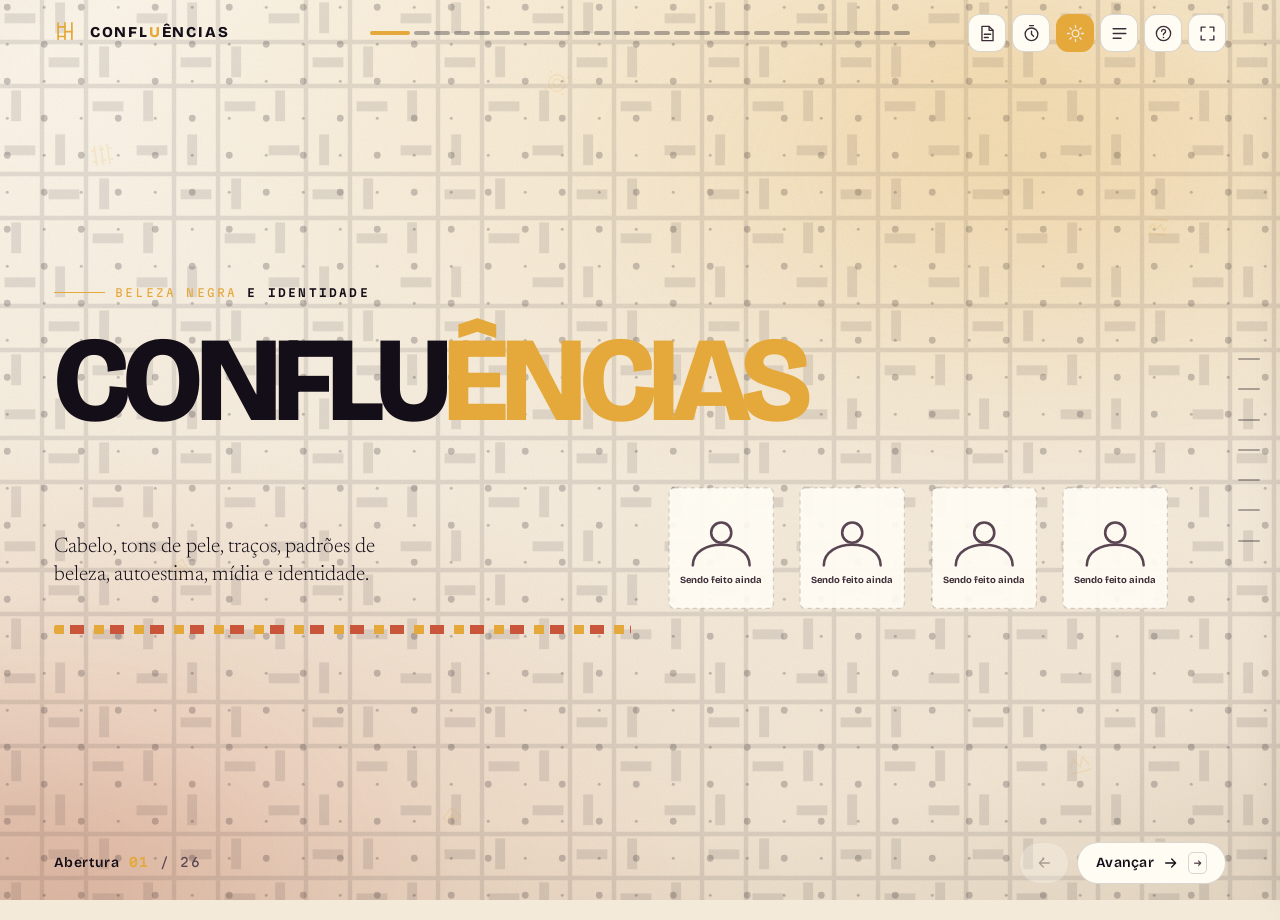
==== index.html @ a2e1991b "Add files via upload" ====
<!DOCTYPE html>
<html lang="pt-BR" data-theme="dark" data-chapter="capa" data-cloth="kente">
<head>
<meta charset="utf-8">
<meta name="viewport" content="width=device-width, initial-scale=1, viewport-fit=cover">
<title>Confluências</title>
<meta name="description" content="Apresentação sobre cabelo, tons de pele, traços físicos, padrões de beleza, autoestima, mídia, preconceito e identidade.">
<meta name="theme-color" content="#0A0810">
<meta property="og:type" content="website">
<meta property="og:title" content="Confluências — beleza negra e identidade">
<meta property="og:description" content="Cabelo, tons de pele, padrões de beleza, autoestima, mídia e identidade.">
<link rel="preconnect" href="https://fonts.googleapis.com">
<link rel="preconnect" href="https://fonts.gstatic.com" crossorigin>
<link rel="stylesheet" href="assets/css/main.css">
<link rel="stylesheet" href="assets/css/slides.css">
<link rel="icon" href="data:image/svg+xml,%3Csvg xmlns='http://www.w3.org/2000/svg' viewBox='0 0 64 64'%3E%3Crect width='64' height='64' rx='14' fill='%230A0810'/%3E%3Cg fill='none' stroke='%23E5A83A' stroke-width='5' stroke-linecap='round'%3E%3Cpath d='M30 44Q10 44 10 24Q10 8 26 8Q36 8 36 20'/%3E%3Cpath d='M34 44Q54 44 54 24Q54 8 38 8Q28 8 28 20'/%3E%3Cpath d='M23 50h18'/%3E%3C/g%3E%3C/svg%3E">
<noscript><style>
  .slide{position:static!important;opacity:1!important;visibility:visible!important;filter:none!important;transform:none!important;page-break-after:always;min-height:100vh}
  .slides{position:static}.boot,.bg,.top,.bot,.rail,.hint,.ov,.notes,.wipe{display:none!important}
  body{overflow:auto}
</style></noscript>
</head>
<body>

<svg width="0" height="0" style="position:absolute" aria-hidden="true" focusable="false">
  <symbol id="i-sun" viewBox="0 0 24 24" fill="none" stroke="currentColor" stroke-width="1.7" stroke-linecap="round"><circle cx="12" cy="12" r="4.2"/><path d="M12 2v2.4M12 19.6V22M2 12h2.4M19.6 12H22M4.9 4.9l1.7 1.7M17.4 17.4l1.7 1.7M19.1 4.9l-1.7 1.7M6.6 17.4l-1.7 1.7"/></symbol>
  <symbol id="i-moon" viewBox="0 0 24 24" fill="none" stroke="currentColor" stroke-width="1.7" stroke-linecap="round" stroke-linejoin="round"><path d="M20 14.2A8.2 8.2 0 0 1 9.8 4a8.4 8.4 0 1 0 10.2 10.2Z"/></symbol>
  <symbol id="i-list" viewBox="0 0 24 24" fill="none" stroke="currentColor" stroke-width="1.7" stroke-linecap="round"><path d="M4 6h16M4 12h16M4 18h10"/></symbol>
  <symbol id="i-help" viewBox="0 0 24 24" fill="none" stroke="currentColor" stroke-width="1.7" stroke-linecap="round"><circle cx="12" cy="12" r="9"/><path d="M9.6 9.3a2.5 2.5 0 1 1 3.3 2.4c-.7.3-1 .9-1 1.6v.4"/><circle cx="12" cy="17" r="1" fill="currentColor" stroke="none"/></symbol>
  <symbol id="i-note" viewBox="0 0 24 24" fill="none" stroke="currentColor" stroke-width="1.7" stroke-linecap="round" stroke-linejoin="round"><path d="M5 3h9l5 5v13H5z"/><path d="M14 3v5h5M8 13h8M8 17h5"/></symbol>
  <symbol id="i-timer" viewBox="0 0 24 24" fill="none" stroke="currentColor" stroke-width="1.7" stroke-linecap="round"><circle cx="12" cy="13" r="8"/><path d="M12 9v4l2.6 2.6M9.5 2h5"/></symbol>
  <symbol id="i-fs" viewBox="0 0 24 24" fill="none" stroke="currentColor" stroke-width="1.7" stroke-linecap="round" stroke-linejoin="round"><path d="M4 9V4h5M20 15v5h-5M20 9V4h-5M4 15v5h5"/></symbol>
  <symbol id="i-r" viewBox="0 0 24 24" fill="none" stroke="currentColor" stroke-width="1.9" stroke-linecap="round" stroke-linejoin="round"><path d="M4 12h15M13 6l6 6-6 6"/></symbol>
  <symbol id="i-l" viewBox="0 0 24 24" fill="none" stroke="currentColor" stroke-width="1.9" stroke-linecap="round" stroke-linejoin="round"><path d="M20 12H5M11 6l-6 6 6 6"/></symbol>
  <symbol id="i-book" viewBox="0 0 24 24" fill="none" stroke="currentColor" stroke-width="1.7" stroke-linecap="round" stroke-linejoin="round"><path d="M4 5.5A2.5 2.5 0 0 1 6.5 3H20v15H6.5A2.5 2.5 0 0 0 4 20.5Z"/><path d="M4 20.5A2.5 2.5 0 0 1 6.5 18H20v3H6.5A2.5 2.5 0 0 1 4 20.5Z"/></symbol>
  <symbol id="i-x" viewBox="0 0 24 24" fill="none" stroke="currentColor" stroke-width="1.8" stroke-linecap="round"><path d="M6 6l12 12M18 6 6 18"/></symbol>
</svg>

<div class="boot" id="boot">
  <div class="boot__mark" data-motif="kente"></div>
  <div class="boot__wm">CONFLU<b>Ê</b>NCIAS</div>
  <div class="boot__bar"><i></i></div>
  <div class="boot__t">preparando as cenas</div>
</div>

<div class="bg" aria-hidden="true">
  <div class="bg__base"></div>
  <div class="cloth" data-pat="kente"></div>
  <div class="cloth cloth--2" data-pat="dots"></div>
  <div class="cloth--3" id="bgmark"></div>
  <div class="aurora"></div>
  <div class="grain"></div>
  <div class="vign"></div>
</div>

<div class="deck" id="deck" data-dir="next">

  <header class="top">
    <div class="brand">
      <span class="brand__m" data-motif="comb"></span>
      <span class="brand__t">Confl<i>u</i>ências</span>
    </div>
    <div class="prog" id="prog" role="tablist" aria-label="Progresso"></div>
    <div class="tools">
      <button class="tbtn" id="notesbtn" type="button" aria-pressed="false" aria-label="Notas do apresentador (N)"><svg><use href="#i-note"/></svg><span class="lbl">Notas · N</span></button>
      <button class="tbtn" id="clockbtn" type="button" aria-pressed="false" aria-label="Cronômetro (R)"><svg><use href="#i-timer"/></svg><span class="lbl">Cronômetro · R</span></button>
      <button class="tbtn" id="theme" type="button" aria-pressed="false" aria-label="Alternar tema"><svg><use href="#i-moon"/></svg><span class="lbl">Tema · T</span></button>
      <button class="tbtn" data-ov="#ov-toc" type="button" aria-label="Índice de cenas (G)"><svg><use href="#i-list"/></svg><span class="lbl">Índice · G</span></button>
      <button class="tbtn" data-ov="#ov-help" type="button" aria-label="Atalhos (?)"><svg><use href="#i-help"/></svg><span class="lbl">Atalhos · ?</span></button>
      <button class="tbtn" id="fsbtn" type="button" aria-label="Tela cheia (F)"><svg><use href="#i-fs"/></svg><span class="lbl">Tela cheia · F</span></button>
    </div>
  </header>

  <nav class="rail" id="rail" aria-label="Assuntos"></nav>

  <main class="slides" id="slides">

    <!-- 01 CAPA -->
    <section class="slide" id="capa" data-chapter="capa" data-chapter-name="Abertura" data-title="Confluências" data-cloth="kente" data-note="<p>Olá a todos. Este trabalho junta sete pesquisas sobre beleza negra e identidade. O padrão de beleza afeta como a pessoa se enxerga, e é por aí que vamos começar.</p>">
      <div class="slide__in">
        <div class="l-cover">
          <div class="l-cover__top" data-anim>
            <span class="kick">Beleza negra <b>e identidade</b></span>
            <h1 class="l-cover__wm"><span class="maskline"><span>CONFLU<span class="l2">ÊNCIAS</span></span></span></h1>
          </div>
          <div class="l-cover__t" data-anim>
            <p class="l-cover__sub">Cabelo, tons de pele, traços, padrões de beleza, autoestima, mídia e identidade.</p>
            <div class="stripe fade"></div>
          </div>
          <div class="l-cover__cast" data-anim>
            <div class="char char--float char--a1" data-char data-skin="5" data-hair="coils" data-outfit="dress" data-c1="#C9553A" data-pose="wave" data-mood="cheer" data-acc="hoops" data-name="Mulher de cocos" data-tilt="-3deg" data-lag="0s"></div>
            <div class="char char--float char--a2" data-char data-skin="6" data-hair="crop" data-outfit="shirt" data-c1="#12766B" data-build="m" data-beard="stubble" data-pose="down" data-mood="smile" data-acc="studs" data-name="Homem de cabelo curto" data-tilt="2deg" data-lag="-.7s"></div>
            <div class="char char--float char--a3" data-char data-skin="2" data-hair="straight" data-outfit="tunic" data-c1="#B0722C" data-build="m" data-beard="full" data-pose="talk" data-mood="smile" data-acc="studs" data-name="Homem ind&#237;gena" data-tilt="-1deg" data-lag="-1.4s"></div>
            <div class="char char--float char--a4" data-char data-skin="1" data-hair="puffs" data-outfit="dress" data-c1="#5A6BE0" data-pose="talk" data-mood="wink" data-acc="necklace" data-name="Mulher de puffs" data-tilt="3deg" data-lag="-.3s"></div>
          </div>
        </div>
      </div>
    </section>

    <!-- 02 ROTEIRO -->
    <section class="slide" id="roteiro" data-chapter="roteiro" data-chapter-name="Roteiro" data-title="Os sete assuntos" data-cloth="weave" data-note="<p>Este é o caminho da apresentação: sete assuntos, um por vez. Se o tempo apertar, passo rápido por cada abertura e deixo as dúvidas para o final.</p>">
      <div class="slide__in l-stack">
        <div class="l-head" data-anim>
          <span class="kick">Roteiro <b>7 assuntos</b></span>
          <h2 class="t-lg"><span class="maskline"><span>Os <em>sete assuntos</em>.</span></span></h2>
        </div>
        <div class="l-toc l-toc--7" data-anim>
          <button class="l-toc__c" type="button" data-goto="2"><span class="l-toc__n">01</span><span class="l-toc__t">Cabelos, traços e identidade</span></button>
          <button class="l-toc__c" type="button" data-goto="6"><span class="l-toc__n">02</span><span class="l-toc__t">Tons de pele e representatividade</span></button>
          <button class="l-toc__c" type="button" data-goto="11"><span class="l-toc__n">03</span><span class="l-toc__t">Autoestima e a própria aparência</span></button>
          <button class="l-toc__c" type="button" data-goto="14"><span class="l-toc__n">04</span><span class="l-toc__t">Padrões de beleza ao longo do tempo</span></button>
          <button class="l-toc__c" type="button" data-goto="16"><span class="l-toc__n">05</span><span class="l-toc__t">Influência da mídia</span></button>
          <button class="l-toc__c" type="button" data-goto="19"><span class="l-toc__n">06</span><span class="l-toc__t">Preconceito relacionado à aparência</span></button>
          <button class="l-toc__c" type="button" data-goto="21"><span class="l-toc__n">07</span><span class="l-toc__t">Identidade e diversidade</span></button>
          <button class="l-toc__c l-toc__c--go" type="button" data-goto="24"><span class="l-toc__n">→</span><span class="l-toc__t">Encerramento e fontes</span></button>
        </div>
      </div>
    </section>

    <!-- ============ 01 CABELOS, TRAÇOS E IDENTIDADE ============ -->
    <section class="slide" id="a1-abertura" data-chapter="a1" data-chapter-name="Cabelos e traços" data-title="Cabelos, traços físicos e identidade" data-cloth="braid" data-note="<p>Primeiro assunto: cabelo. Em várias sociedades africanas o cabelo era o ponto mais alto do corpo, a ligação entre o material e o espiritual. Penteado também mostrava estado civil, riqueza e linhagem.</p>">
      <div class="slide__in">
        <div class="l-chap">
          <div class="l-chap__t" data-anim>
            <div class="l-chap__id"><span class="l-chap__nn">01</span><span class="l-chap__sc">cabelos · traços · identidade</span><span class="l-chap__sig"><span class="motif" data-motif="kente"></span></span></div>
            <h2 class="t-xl"><span class="maskline"><span>O cabelo não é</span></span><span class="maskline"><span class="em">só cabelo.</span></span></h2>
            <p class="lede">Em várias sociedades africanas o cabelo era tratado como a parte mais alta do corpo. Ele ligava o mundo material ao espiritual. Penteados e metais mostravam <strong>estado civil, riqueza e linhagem</strong>.</p>
          </div>
          <div class="l-chap__art" data-anim>
            <div class="char char--float char--a5" data-char data-skin="4" data-hair="wavy" data-haircolor="silver" data-outfit="tunic" data-c1="#1E9E8C" data-pose="talk" data-mood="cheer" data-acc="hoops" data-name="Mulher de cabelo ondulado" data-tilt="-2deg"></div>
              </div>
        </div>
      </div>
    </section>

    <section class="slide" id="a1-cabelos" data-chapter="a1" data-chapter-name="Cabelos e traços" data-title="Não existe um só cabelo negro" data-cloth="weave" data-note="<p>Não existe um único cabelo negro. Cada povo tem seus penteados, e uma trança não significa a mesma coisa em todo lugar. Alisar, trançar ou deixar natural, tudo isso é escolha de cada pessoa.</p>">
      <div class="slide__in l-stack">
        <div class="l-head" data-anim>
          <span class="kick">01 · cabelo <b>variedade</b></span>
          <h2 class="t-md"><span class="maskline"><span>Não existe um <em>só</em> cabelo negro.</span></span></h2>
        </div>
        <div class="l-gal l-gal--3" data-anim>
          <article class="l-gal__c l-gal__c--up"><span class="l-gal__ic l-gal__ic--face" data-hairswatch="coils" data-swatchskin="2"></span><span class="l-gal__k">textura</span><h4 class="l-gal__t">Crespo</h4><p class="l-gal__d">Padrão fechado do fio. Foi tratado por muito tempo como algo a esconder.</p></article>
          <article class="l-gal__c"><span class="l-gal__ic l-gal__ic--face" data-hairswatch="curls" data-swatchskin="4"></span><span class="l-gal__k">textura</span><h4 class="l-gal__t">Cacheado</h4><p class="l-gal__d">Cachos abertos, com volume e definição. Ganhou força na transição capilar.</p></article>
          <article class="l-gal__c"><span class="l-gal__ic l-gal__ic--face" data-hairswatch="wavy" data-swatchcolor="auburn" data-swatchskin="3"></span><span class="l-gal__k">textura</span><h4 class="l-gal__t">Ondulado</h4><p class="l-gal__d">Ondas suaves. Nem toda pessoa negra tem o mesmo fio.</p></article>
          <article class="l-gal__c l-gal__c--up"><span class="l-gal__ic l-gal__ic--face" data-hairswatch="braids" data-swatchskin="5"></span><span class="l-gal__k">forma</span><h4 class="l-gal__t">Tranças</h4><p class="l-gal__d">Nagô, box e as de hoje. No passado, ajudaram a marcar rotas de fuga.</p></article>
          <article class="l-gal__c"><span class="l-gal__ic l-gal__ic--face" data-hairswatch="coils" data-swatchcolor="auburn" data-swatchskin="1"></span><span class="l-gal__k">manifesto</span><h4 class="l-gal__t">Black Power</h4><p class="l-gal__d">Nos anos 60 e 70, deixar o crespo crescer foi uma recusa da assimilação.</p></article>
          <article class="l-gal__c"><span class="l-gal__ic l-gal__ic--face" data-hairswatch="locs" data-swatchskin="6"></span><span class="l-gal__k">forma</span><h4 class="l-gal__t">Locs e dreads</h4><p class="l-gal__d">Cada loc carrega história, tempo e memória.</p></article>
        </div>
      </div>
    </section>

    <section class="slide" id="a1-escolha" data-chapter="a1" data-chapter-name="Cabelos e traços" data-title="Alisar não é o mesmo que se esconder" data-cloth="arch" data-note="<p>Alisar, trançar, usar dreads ou deixar natural, tudo isso é escolha. Nenhuma dessas escolhas deveria ser julgada. O que pesa é quando alguém se sente obrigado a mudar, porque aprendeu que o natural era inferior.</p>">
      <div class="slide__in l-2col" style="align-items:center">
        <div class="l-stack" data-anim>
          <span class="kick">01 · cabelo <b>escolha</b></span>
          <p class="l-line l-line--mid">Alisar, trançar, usar dreads, pôr extensão ou deixar natural: <em>tudo é escolha</em>.</p>
          <p class="l-line l-line--mid">O problema começa quando alguém esconde o que é natural, porque <em>aprendeu que o seu seria inferior</em>.</p>
          <p class="l-line l-line--mid">Por isso não existe um jeito certo de usar o cabelo negro: <em>a escolha é de cada um</em>.</p>
          <div class="l-chap__d"><span class="chip chip--a">alisar</span><span class="chip">trançar</span><span class="chip">dreads</span><span class="chip">extensão</span><span class="chip">natural</span></div>
        </div>
        <div class="l-chap__art" data-anim>
          <div class="char char--float char--a6" data-char data-skin="5" data-hair="locs" data-haircolor="brown" data-outfit="shirt" data-c1="#E5A83A" data-build="m" data-beard="full" data-pose="down" data-mood="think" data-acc="studs" data-name="Homem de locs" data-tilt="2deg"></div>
        </div>
      </div>
    </section>

    <section class="slide" id="a1-tracos" data-chapter="a1" data-chapter-name="Cabelos e traços" data-title="Não existe um rosto negro universal" data-cloth="braid" data-note="<p>Não existe um rosto negro universal. Populações de origem africana têm uma diversidade enorme de traços. O problema nunca foi o traço em si, foi transformar esse traço em hierarquia de beleza.</p>">
      <div class="slide__in l-stack">
        <div class="l-head" data-anim>
          <span class="kick">01 · traços <b>variedade</b></span>
          <h2 class="t-md"><span class="maskline"><span>Não existe um rosto <em>negro universal</em>.</span></span></h2>
        </div>
        <div class="l-duo" data-anim>
          <div class="l-duo__i"><span class="l-duo__k">nariz</span><span class="l-duo__v">largo <i>ou</i> estreito</span></div>
          <div class="l-duo__i"><span class="l-duo__k">lábios</span><span class="l-duo__v">finos <i>ou</i> volumosos</span></div>
          <div class="l-duo__i"><span class="l-duo__k">rosto</span><span class="l-duo__v">quadrado, redondo, oval</span></div>
          <div class="l-duo__i"><span class="l-duo__k">cabelo</span><span class="l-duo__v">crespo <i>ou</i> com cachos abertos</span></div>
          <div class="l-duo__i"><span class="l-duo__k">pele</span><span class="l-duo__v">bem escura <i>ou</i> clara</span></div>
          <div class="l-duo__i"><span class="l-duo__k">olhos</span><span class="l-duo__v">castanhos, escuros, claros</span></div>
        </div>
        <p class="l-note" data-anim>Essas diferenças são diversidade humana. O que precisa mudar é a <em>hierarquia de beleza</em>, não os traços.</p>
      </div>
    </section>

    <!-- ============ 02 TONS DE PELE ============ -->
    <section class="slide" id="a2-abertura" data-chapter="a2" data-chapter-name="Tons de pele" data-title="Tons de pele e representatividade" data-cloth="dots" data-note="<p>Segundo assunto: tons de pele. A pele negra tem muitos tons, das mais claras até as mais escuras. No Brasil essa amplitude é ainda maior, porque a população se formou de origens muito diferentes.</p>">
      <div class="slide__in">
        <div class="l-chap">
          <div class="l-chap__t" data-anim>
            <div class="l-chap__id"><span class="l-chap__nn">02</span><span class="l-chap__sc">tons de pele · representatividade</span><span class="l-chap__sig"><span class="motif" data-motif="bogolan"></span></span></div>
            <h2 class="t-xl"><span class="maskline"><span>Tons de</span></span><span class="maskline"><span class="em">pele.</span></span></h2>
            <p class="lede">A pele negra tem <strong>muitos tons</strong>, das mais claras até as mais escuras. Os tons se classificam como frios, quentes ou neutros, que é vocabulário de maquiagem e não de hierarquia.</p>
          </div>
          <div class="l-chap__art" data-anim>
            <div class="char char--float char--a7" data-char data-skin="6" data-hair="curls" data-outfit="dress" data-c1="#C9553A" data-pose="open" data-mood="wink" data-acc="earrings" data-name="Mulher de cachos" data-tilt="2deg"></div>
              </div>
        </div>
      </div>
    </section>

    <section class="slide" id="a2-melanina" data-chapter="a2" data-chapter-name="Tons de pele" data-title="Melanina e os números do IBGE" data-cloth="arch" data-note="<p>Aqui entra um dado. No Censo de 2022, 45,3% das pessoas se declararam pardas e 10,2% pretas. Essa categoria é autodeclaração, o IBGE não mede a cor da pele de ninguém.</p>">
      <div class="slide__in l-stack">
        <div class="l-head" data-anim>
          <span class="kick">02 · melanina <b>dado do IBGE</b></span>
          <h2 class="t-md"><span class="maskline"><span>A cor da pele é uma <em>declaração</em>.</span></span></h2>
          <p class="lede" style="font-size:1rem">A categoria do IBGE é <strong>autodeclaração</strong>: o dado registra o que a pessoa respondeu, e não uma medição de melanina. Censo 2022:</p>
        </div>
        <div class="l-bar-wrap" data-anim>
          <div class="l-proportion" data-proporcao='[{"v":44.5,"c":"#C6B49A"},{"v":45.3,"c":"#9C5F35"},{"v":10.2,"c":"#4A2415"}]'></div>
          <div class="l-proportion__key">
            <span class="l-pk"><b style="--c:#C6B49A"></b>demais categorias <i>44,5%</i></span>
            <span class="l-pk"><b style="--c:#9C5F35"></b>parda <i>45,3%</i></span>
            <span class="l-pk"><b style="--c:#4A2415"></b>preta <i>10,2%</i></span>
          </div>
        </div>
        <div class="l-facts" data-anim>
          <div class="l-facts__a"><div class="art" data-melanina></div></div>
          <ul class="l-facts__l">
            <li><b>Melanócitos</b> são as células que produzem o pigmento.</li>
            <li><b>Tirosina</b> é o aminoácido de onde a melanina é feita.</li>
            <li><b>Mais melanina</b> protege a pele da radiação ultravioleta.</li>
          </ul>
        </div>
        <p class="l-note" data-anim>45% da população se declara parda. E <strong>não existe um tom só dentro de parda ou dentro de preta</strong>.</p>
      </div>
    </section>

    <section class="slide" id="a2-tons" data-chapter="a2" data-chapter-name="Tons de pele" data-title="Dentro de cada categoria há muitos tons" data-cloth="dots" data-note="<p>Os nomes dessa faixa são só para o visual, eles não vêm do IBGE. Quem se declara preta pode ter qualquer um desses tons, e o mesmo vale para parda. Não existe um tom único dentro de nenhuma categoria.</p>">
      <div class="slide__in l-stack">
        <div class="l-head" data-anim>
          <span class="kick">02 · tons <b>variedade</b></span>
          <h2 class="t-md"><span class="maskline"><span>Dentro de cada categoria há <em>muitos tons</em>.</span></span></h2>
        </div>
        <div class="l-strip" data-anim>
          <span class="l-strip__i" style="--c:#452213"><b>Ébano</b></span>
          <span class="l-strip__i" style="--c:#6E3A20"><b>Cacau</b></span>
          <span class="l-strip__i" style="--c:#9C5F35"><b>Castanho</b></span>
          <span class="l-strip__i" style="--c:#C68552"><b>Mel</b></span>
          <span class="l-strip__i" style="--c:#E0A878"><b>Caramelo</b></span>
          <span class="l-strip__i" style="--c:#F3CDA6"><b>Areia</b></span>
        </div>
        <div class="l-cards" data-anim>
          <article class="l-card-i l-card-i--a">
            <span class="l-card-i__k">preta</span>
            <h4 class="l-card-i__t">Vai do ébano ao caramelo</h4>
            <p class="l-card-i__d">Quem se declara preta pode ter qualquer um dos tons da faixa. Não existe um tom único dentro da categoria.</p>
          </article>
          <article class="l-card-i l-card-i--b">
            <span class="l-card-i__k">parda</span>
            <h4 class="l-card-i__t">Também cobre a faixa inteira</h4>
            <p class="l-card-i__d">A categoria tem a mesma amplitude de tons. Por isso as duas não são cores: são declarações.</p>
          </article>
          <article class="l-card-i l-card-i--b">
            <span class="l-card-i__k">o que o IBGE mede</span>
            <h4 class="l-card-i__t">Uma resposta, não uma cor</h4>
            <p class="l-card-i__d">O dado registra o que a pessoa declarou. Ele não mede melanina nem cor de pele.</p>
          </article>
          <article class="l-card-i l-card-i--a">
            <span class="l-card-i__k">o que isso impede</span>
            <h4 class="l-card-i__t">Tratar a categoria como tom</h4>
            <p class="l-card-i__d">Quando “preta” vira sinônimo de um tom específico, quem não tem esse tom é excluída da própria categoria.</p>
          </article>
        </div>
      </div>
    </section>

    <section class="slide" id="a2-colorismo" data-chapter="a2" data-chapter-name="Tons de pele" data-title="Racismo e colorismo" data-cloth="weave" data-note="<p>Racismo e colorismo não são a mesma coisa. Racismo ataca o grupo, colorismo ataca o tom e valoriza pele mais clara dentro do mesmo grupo. No Brasil os dois se cruzam com classe e gênero, e um não substitui o outro.</p>">
      <div class="slide__in l-stack">
        <div class="l-head" data-anim>
          <span class="kick">02 · colorismo <b>a diferença</b></span>
          <h2 class="t-md"><span class="maskline"><span>Racismo e colorismo <em>não são a mesma coisa</em>.</span></span></h2>
        </div>
        <div class="l-cmp-big" data-anim>
          <article class="l-cmp-big__c l-cmp-big__c--a">
            <span class="l-cmp-big__k">age sobre o grupo</span>
            <h4>Racismo</h4>
            <p>Tratar alguém de forma diferente por causa da raça ou do grupo racial. Acontece em atitudes, instituições e estruturas.</p>
          </article>
          <article class="l-cmp-big__c l-cmp-big__c--b">
            <span class="l-cmp-big__k">age sobre o tom</span>
            <h4>Colorismo</h4>
            <p>Dentro de um mesmo grupo, tons de pele mais claros costumam ser mais valorizados. Não sai do grupo: sai do tom.</p>
          </article>
        </div>
        <div class="l-cmp-big__both" data-anim>
          <span class="l-cmp-big__t">Os dois, ao mesmo tempo</span>
          <p>No Brasil o colorismo se liga à escravidão e à branquitude, e cruza classe e gênero. Um não substitui o outro: uma pessoa negra de tom claro sofre racismo e, ainda assim, pode sofrer colorismo.</p>
        </div>
      </div>
    </section>

    <section class="slide" id="a2-representatividade" data-chapter="a2" data-chapter-name="Tons de pele" data-title="Representatividade: o que mudou" data-cloth="dots" data-note="<p>Publicidade e moda já mostram mais tons, ainda em menor número que a população. Na TV existem protagonistas negras, mas o papel mais valorizado continua sendo o de tom claro. Nas redes, quem mostra a rotina sem filtro derruba a comparação com a vida editada.</p>">
      <div class="slide__in l-stack">
        <div class="l-head" data-anim>
          <span class="kick">02 · representatividade <b>o que mudou</b></span>
          <h2 class="t-md"><span class="maskline"><span>Mais gente na tela. <em>Mas não igual.</em></span></span></h2>
        </div>
        <div class="l-cards" data-anim>
          <article class="l-card-i l-card-i--a">
            <span class="l-card-i__k">mudou</span>
            <h4 class="l-card-i__t">Publicidade e moda</h4>
            <p class="l-card-i__d">Mais tons e mais silhuetas negras nas campanhas. Ainda em proporção menor do que na população.</p>
          </article>
          <article class="l-card-i l-card-i--b">
            <span class="l-card-i__k">continua</span>
            <h4 class="l-card-i__t">TV e novelas</h4>
            <p class="l-card-i__d">Existem protagonistas negras. O papel mais valorizado ainda é o da pessoa de tom claro e traços finos.</p>
          </article>
          <article class="l-card-i l-card-i--b">
            <span class="l-card-i__k">cresceu</span>
            <h4 class="l-card-i__t">Cosméticos</h4>
            <p class="l-card-i__d">Bases, corretivos e pós passaram a ter tons escuros. A paleta ainda não cobre a variação real da pele negra.</p>
          </article>
          <article class="l-card-i l-card-i--a">
            <span class="l-card-i__k">muda a comparação</span>
            <h4 class="l-card-i__t">Redes</h4>
            <p class="l-card-i__d">Quem mostra a rotina inteira, sem filtro, derruba a comparação com a vida editada.</p>
          </article>
        </div>
        <p class="l-note" data-anim>Representatividade não acaba com o racismo. Mas muda o que a gente imagina possível.</p>
      </div>
    </section>

    <!-- ============ 03 AUTOESTIMA ============ -->
    <section class="slide" id="a3-abertura" data-chapter="a3" data-chapter-name="Autoestima" data-title="Autoestima e a própria aparência" data-cloth="braid" data-note="<p>Terceiro assunto: autoestima, que é como a pessoa se percebe e se valoriza. A aparência entra nessa construção pela família, pela escola e pela mídia. Para a população negra esse tema tem um peso histórico maior.</p>">
      <div class="slide__in">
        <div class="l-chap">
          <div class="l-chap__t" data-anim>
            <div class="l-chap__id"><span class="l-chap__nn">03</span><span class="l-chap__sc">autoestima · a própria aparência</span><span class="l-chap__sig"><span class="motif" data-motif="adire"></span></span></div>
            <h2 class="t-xl"><span class="maskline"><span>Autoestima</span></span><span class="maskline"><span class="em">e espelho.</span></span></h2>
            <p class="lede">Autoestima é como a pessoa <strong>se percebe e se valoriza</strong>. A aparência entra nessa conversa pela família, pela escola, pela mídia e pelos padrões da sociedade.</p>
          </div>
          <div class="l-chap__art" data-anim>
            <div class="char char--float char--a8" data-char data-skin="1" data-hair="braids" data-outfit="dress" data-c1="#D2477F" data-pose="hip" data-mood="wink" data-acc="necklace" data-name="Mulher de trancas" data-tilt="2deg"></div>
              </div>
        </div>
      </div>
    </section>

    <section class="slide" id="a3-autoimagem" data-chapter="a3" data-chapter-name="Autoestima" data-title="De onde vem a autoimagem" data-cloth="weave" data-note="<p>A autoimagem vem de quatro lugares: família, escola, mídia e padrões da sociedade. Pesquisas com jovens negros em Belo Horizonte encontraram cabelo crespo associado a inferioridade. Isso muda como a pessoa se olha, não só como os outros a veem.</p>">
      <div class="slide__in l-2col">
        <div class="l-stack" data-anim>
          <span class="kick">03 · autoimagem <b>as quatro influências</b></span>
          <h2 class="t-md"><span class="maskline"><span>De onde vem a <em>autoimagem</em>.</span></span></h2>
          <div class="l-list">
            <div class="l-list__i"><span class="l-list__n">01</span><div><h4 class="l-list__t">Família</h4><p class="l-list__d">O primeiro espelho. As crenças sobre o que é bonito chegam cedo.</p></div></div>
            <div class="l-list__i"><span class="l-list__n">02</span><div><h4 class="l-list__t">Escola</h4><p class="l-list__d">A turma é o primeiro grande grupo de comparação.</p></div></div>
            <div class="l-list__i"><span class="l-list__n">03</span><div><h4 class="l-list__t">Mídia</h4><p class="l-list__d">Mostra um modelo único de aparência como se fosse o normal.</p></div></div>
            <div class="l-list__i"><span class="l-list__n">04</span><div><h4 class="l-list__t">Padrões da sociedade</h4><p class="l-list__d">Por muito tempo o padrão único foi a característica europeia.</p></div></div>
          </div>
        </div>
        <div class="l-stack" data-anim>
          <article class="l-card-lg">
            <span class="motif" data-motif="kente"></span>
            <p class="l-card-lg__q">Pesquisas com jovens negros em Belo Horizonte registram cabelos crespos associados à inferioridade.</p>
          </article>
          <p class="l-note">O efeito não é só sobre como os outros olham. É sobre como a pessoa se olha.</p>
        </div>
      </div>
    </section>

    <section class="slide" id="a3-espelho" data-chapter="a3" data-chapter-name="Autoestima" data-title="A imagem no espelho" data-cloth="arch" data-note="<p>Uma sociedade que se apresenta como branca ensina quem é o belo. Quem cresce sem ver gente negra em destaque monta outro repertório de comparação, e menos favorável a si mesmo. Esse é o ponto de Fanon em Pele Negra, Máscaras Brancas.</p>">
      <div class="slide__in l-2col l-2col--art">
        <div class="l-quote" data-anim>
          <span class="kick">03 · autoimagem <b>Fanon</b></span>
          <p class="l-quote__q">Uma sociedade branca ensina quem é o <em>belo</em>.</p>
          <div class="l-quote__c">
            <div class="char char--float char--a1" data-char data-skin="5" data-hair="headwrap" data-wrap="#C9553A" data-outfit="shirt" data-c1="#E5A83A" data-build="m" data-beard="stubble" data-pose="point" data-mood="think" data-acc="studs" data-name="Homem de turbante" data-tilt="2deg"></div>
            <div class="l-quote__b"><strong>Frantz Fanon</strong><span>Pele Negra, Máscaras Brancas · 1952</span></div>
          </div>
        </div>
        <div class="l-stack" data-anim>
          <p class="l-line l-line--big">Quem cresce sem se ver representado compara-se de um jeito diferente, e menos favorável a si mesmo.</p>
          <p class="l-line l-line--big">Ver gente negra em destaque muda o que a gente acha possível. <em>Não resolve tudo, mas abre espaço.</em></p>
          <div class="l-chap__art" style="place-items:end center">
            <div class="char char--float char--a2 char--sm" data-char data-skin="3" data-hair="coils" data-haircolor="brown" data-outfit="tunic" data-c1="#3FA86B" data-pose="down" data-mood="smile" data-acc="hoops" data-name="Mulher de cocos" data-tilt="-2deg"></div>
          </div>
        </div>
      </div>
    </section>

    <!-- ============ 04 PADRÕES AO LONGO DO TEMPO ============ -->
    <section class="slide" id="a4-abertura" data-chapter="a4" data-chapter-name="Padrões" data-title="Padrões de beleza ao longo do tempo" data-cloth="chevron" data-note="<p>Quarto assunto: padrões de beleza. Eles não são naturais nem universais, cada sociedade constrói o seu, sob influência da cultura, da mídia e do poder. O que foi construído também pode ser desfeito.</p>">
      <div class="slide__in">
        <div class="l-chap">
          <div class="l-chap__t" data-anim>
            <div class="l-chap__id"><span class="l-chap__nn">04</span><span class="l-chap__sc">padrões de beleza · ao longo do tempo</span><span class="l-chap__sig"><span class="motif" data-motif="kuba"></span></span></div>
            <h2 class="t-xl"><span class="maskline"><span>Padrões de</span></span><span class="maskline"><span class="em">beleza.</span></span></h2>
            <p class="lede">Não são naturais nem universais. São <strong>construídos pelas sociedades</strong>, sob influência da cultura, da mídia, da economia e das relações de poder. O que foi construído pode ser desfeito.</p>
            <div class="l-chap__d"><span class="chip chip--a">pele clara</span><span class="chip">cabelo liso</span><span class="chip">nariz mais fino</span><span class="chip">formatos de rosto</span></div>
          </div>
          <div class="l-chap__art" data-anim>
            <div class="char char--float char--a3" data-char data-skin="2" data-hair="wavy" data-haircolor="auburn" data-outfit="shirt" data-c1="#1E9E8C" data-build="m" data-beard="stubble" data-pose="point" data-mood="cheer" data-acc="studs" data-name="Homem de cabelo ondulado" data-tilt="-2deg"></div>
              </div>
        </div>
      </div>
    </section>

    <section class="slide" id="a4-historico" data-chapter="a4" data-chapter-name="Padrões" data-title="A estética negra ao longo do tempo" data-cloth="chevron" data-note="<p>A linha do tempo tem cinco momentos. A colonização raspou os cabelos no porto para apagar identidade, e depois da abolição alisar virou estratégia de sobrevivência. Nos anos 60 a 80 o Black is Beautiful virou o jogo, e hoje a transição capilar traz o cabelo natural de volta.</p>">
      <div class="slide__in l-stack">
        <div class="l-head" data-anim>
          <span class="kick">04 · padrões <b>memória</b></span>
          <h2 class="t-md"><span class="maskline"><span>A estética negra <em>ao longo do tempo</em>.</span></span></h2>
        </div>
        <div class="l-time__track" data-anim>
          <div class="l-time__n" style="--i:0"><span class="l-time__d"></span><span class="l-time__p">África</span><h3 class="l-time__h">Pertencimento</h3><p class="l-time__x">O cabelo liga o material ao espiritual. Penteados dizem linhagem.</p></div>
          <div class="l-time__n" style="--i:0"><span class="l-time__d"></span><span class="l-time__p">séc. XVI–XIX</span><h3 class="l-time__h">Corte</h3><p class="l-time__x">A raspagem no porto destrói identidade. As tranças viram mapa de fuga.</p></div>
          <div class="l-time__n" style="--i:0"><span class="l-time__d"></span><span class="l-time__p">pós-abolição</span><h3 class="l-time__h">Alisamento</h3><p class="l-time__x">Químicos como estratégia de sobrevivência. Crespo vira motivo de vergonha.</p></div>
          <div class="l-time__n" style="--i:0"><span class="l-time__d"></span><span class="l-time__p">anos 60–80</span><h3 class="l-time__h">Virada política</h3><p class="l-time__x">Black is Beautiful. Bloco Afro Ilê Aiyê e Black Rio na TV.</p></div>
          <div class="l-time__n" style="--i:0"><span class="l-time__d"></span><span class="l-time__p">hoje</span><h3 class="l-time__h">Transição capilar</h3><p class="l-time__x">Voltar à textura natural. O cabelo como corpo político.</p></div>
        </div>
      </div>
    </section>

    <!-- ============ 05 MÍDIA ============ -->
    <section class="slide" id="a5-abertura" data-chapter="a5" data-chapter-name="Mídia" data-title="Influência da mídia nos padrões de beleza" data-cloth="braid" data-note="<p>Quinto assunto: a mídia. TV, publicidade e redes mostram um corpo que quase ninguém tem e ainda tratam ele como normal. A comparação com uma vida editada acontece todo dia e é injusta.</p>">
      <div class="slide__in">
        <div class="l-chap">
          <div class="l-chap__t" data-anim>
            <div class="l-chap__id"><span class="l-chap__nn">05</span><span class="l-chap__sc">influência da mídia</span><span class="l-chap__sig"><span class="motif" data-motif="ndop"></span></span></div>
            <h2 class="t-xl"><span class="maskline"><span>A mídia e</span></span><span class="maskline"><span class="em">o padrão.</span></span></h2>
            <p class="lede">A mídia, a TV e a publicidade mostram um corpo “perfeito” que quase ninguém tem. Comparar a própria rotina com uma vida editada é <strong>injusto</strong> e acontece todo dia.</p>
          </div>
          <div class="l-chap__art" data-anim>
            <div class="char char--float char--a4" data-char data-skin="4" data-hair="boxer" data-outfit="dress" data-c1="#6C7BF0" data-pose="wave" data-mood="wink" data-acc="hoops" data-name="Mulher de boxer" data-tilt="-2deg"></div>
              </div>
        </div>
      </div>
    </section>

    <section class="slide" id="a5-mecanismo" data-chapter="a5" data-chapter-name="Mídia" data-title="Como o padrão se instala" data-cloth="weave" data-note="<p>Esse ciclo tem quatro passos e sempre acontece na mesma ordem. A mídia mostra um corpo editado como normal, a comparação vira sensação de falha, e a resposta vira dieta e procedimento caro. A origem está no passo 1, e o preço é pago no final.</p>">
      <div class="slide__in l-stack">
        <div class="l-head" data-anim>
          <span class="kick">05 · mídia <b>o mecanismo</b></span>
          <h2 class="t-md"><span class="maskline"><span>O mesmo ciclo, <em>sempre na mesma ordem</em>.</span></span></h2>
        </div>
        <div class="l-loop" data-anim>
          <ol class="l-loop__g">
            <li class="l-loop__i"><span class="l-loop__n">passo 1</span><b class="l-loop__t">A mídia mostra</b><p class="l-loop__d">Um corpo editado, tratado como se fosse o normal.</p></li>
            <li class="l-loop__i"><span class="l-loop__n">passo 2</span><b class="l-loop__t">A comparação</b><p class="l-loop__d">Acontece todo dia. A distância vira sensação de falha pessoal.</p></li>
            <li class="l-loop__i"><span class="l-loop__n">passo 3</span><b class="l-loop__t">A resposta</b><p class="l-loop__d">Dieta, treino exaustivo e procedimento caro.</p></li>
            <li class="l-loop__i"><span class="l-loop__n">passo 4</span><b class="l-loop__t">O custo</b><p class="l-loop__d">Em casos sérios, distúrbio alimentar e cirurgia desnecessária.</p></li>
          </ol>
          <p class="l-loop__back">
            <svg viewBox="0 0 24 24" fill="none" stroke="currentColor" stroke-width="1.8" stroke-linecap="round" stroke-linejoin="round" aria-hidden="true"><path d="M20.5 12a8.5 8.5 0 1 1-2.6-6.1"/><path d="M20.5 4v4.5H16"/></svg>
            O passo 1 recomeça na tela seguinte. A origem está no passo 1, e o preço é pago no 3 e no 4.
          </p>
        </div>
      </div>
    </section>

    <section class="slide" id="a5-duplo" data-chapter="a5" data-chapter-name="Mídia" data-title="O papel duplo da internet" data-cloth="arch" data-note="<p>A internet tem dois lados. Ela piora a cobrança com filtro e comparação sem fim, mas também mostra que existe mais de um jeito de ser. No fim, depende de quem posta.</p>">
      <div class="slide__in l-stack">
        <div class="l-head" data-anim>
          <span class="kick">05 · mídia <b>rede social</b></span>
          <h2 class="t-md"><span class="maskline"><span>O mesmo lugar, <em>os dois lados</em>.</span></span></h2>
        </div>
        <div class="l-3" data-anim>
          <article class="l-panel l-panel--a">
            <span class="motif" data-motif="aso"></span>
            <h4>Piora a cobrança</h4>
            <p>Filtro, vida perfeita, comparação sem fim. A distância entre a tela e a vida real fica cada vez maior.</p>
          </article>
          <article class="l-panel l-panel--b">
            <span class="motif" data-motif="comb"></span>
            <h4>Ajuda a quebrar o padrão</h4>
            <p>Quem mostra a realidade sem edição incentiva o amor-próprio e mostra que existe mais de um jeito de ser.</p>
          </article>
          <article class="l-panel l-panel--a">
            <span class="motif" data-motif="bogolan"></span>
            <h4>Depende de quem posta</h4>
            <p>A plataforma não escolhe por você. Vida editada reforça o padrão e rotina real quebra.</p>
          </article>
        </div>
        <p class="l-note" data-anim>Beleza não é só corpo e rosto. Também é inteligência, atitude e valores.</p>
      </div>
    </section>

    <!-- ============ 06 PRECONCEITO ============ -->
    <section class="slide" id="a6-abertura" data-chapter="a6" data-chapter-name="Preconceito" data-title="Preconceito relacionado à aparência" data-cloth="dots" data-note="<p>Sexto assunto: discriminação estética, o preconceito ligado à aparência. É julgar ou excluir quem não segue o padrão de beleza da sociedade. Em países que foram colônias, o padrão era pele clara, cabelo liso e nariz fino, e o preço cai na autoestima.</p>">
      <div class="slide__in">
        <div class="l-chap">
          <div class="l-chap__t" data-anim>
            <div class="l-chap__id"><span class="l-chap__nn">06</span><span class="l-chap__sc">preconceito relacionado à aparência</span><span class="l-chap__sig"><span class="motif" data-motif="aso"></span></span></div>
            <h2 class="t-xl"><span class="maskline"><span>Discriminação</span></span><span class="maskline"><span class="em">estética.</span></span></h2>
            <p class="lede">Julgar ou excluir alguém por não seguir o padrão de beleza da sociedade. O peso maior recai sobre quem está fora do padrão, e o dano é na <strong>autoestima, não só na imagem</strong>.</p>
          </div>
          <div class="l-chap__art" data-anim>
            <div class="char char--float char--a5" data-char data-skin="6" data-hair="buzz" data-outfit="shirt" data-c1="#A960C9" data-build="m" data-beard="stubble" data-pose="talk" data-mood="cheer" data-acc="studs" data-name="Homem de cabelo raspado" data-tilt="-2deg"></div>
              </div>
        </div>
      </div>
    </section>

    <section class="slide" id="a6-pesos" data-chapter="a6" data-chapter-name="Preconceito" data-title="O que isso pesa" data-cloth="braid" data-note="<p>Comentário sobre aparência acontece na escola, no trabalho e na mídia, e o efeito acumula. Para a população negra isso se soma ao racismo e ao colorismo. No final, o peso cai na autoestima e no sentimento de pertencimento.</p>">
      <div class="slide__in l-stack">
        <div class="l-head" data-anim>
          <span class="kick">06 · aparência <b>o que pesa</b></span>
          <h2 class="t-md"><span class="maskline"><span>Não é só sobre <em>a imagem</em>.</span></span></h2>
        </div>
        <div class="l-3" data-anim>
          <article class="l-panel l-panel--a">
            <span class="motif" data-motif="adire"></span>
            <h4>Julga</h4>
            <p>Comentários sobre a aparência acontecem em todos os lugares: escola, trabalho, mídia.</p>
          </article>
          <article class="l-panel l-panel--b">
            <span class="motif" data-motif="bogolan"></span>
            <h4>Repete</h4>
            <p>Não é um acontecimento isolado. É a mesma frase, de novo, em contextos diferentes.</p>
          </article>
          <article class="l-panel l-panel--a">
            <span class="motif" data-motif="kuba"></span>
            <h4>Cansa</h4>
            <p>O efeito se acumula. Ninguém aguenta ouvir a mesma coisa todos os dias.</p>
          </article>
        </div>
        <p class="l-note" data-anim>Para a população negra isso se soma ao racismo e ao colorismo. O efeito real cai sobre a autoestima e o sentimento de pertencimento.</p>
      </div>
    </section>

    <!-- ============ 07 IDENTIDADE ============ -->
    <section class="slide" id="a7-abertura" data-chapter="a7" data-chapter-name="Identidade" data-title="Valorização da identidade e da diversidade" data-cloth="kente" data-note="<p>Sétimo assunto: identidade e diversidade. Identidade é feita de história, cultura, aparência, família e experiência, e valorizar é reconhecer isso com respeito. Ser diferente não deveria significar ter menos espaço.</p>">
      <div class="slide__in">
        <div class="l-chap">
          <div class="l-chap__t" data-anim>
            <div class="l-chap__id"><span class="l-chap__nn">07</span><span class="l-chap__sc">identidade · diversidade</span><span class="l-chap__sig"><span class="motif" data-motif="comb"></span></span></div>
            <h2 class="t-xl"><span class="maskline"><span>Identidade</span></span><span class="maskline"><span class="em">e diversidade.</span></span></h2>
            <p class="lede">Uma sociedade não é feita de pessoas iguais. <strong>Ser diferente não deveria significar ter menos espaço</strong>. E a diversidade só vale quando existe respeito.</p>
          </div>
          <div class="l-chap__art" data-anim>
            <div class="char char--float char--a6" data-char data-skin="2" data-hair="braids" data-haircolor="auburn" data-outfit="dress" data-c1="#3FA86B" data-pose="down" data-mood="cheer" data-acc="earrings" data-name="Mulher de trancas" data-tilt="2deg"></div>
              </div>
        </div>
      </div>
    </section>

    <section class="slide" id="a7-raizes" data-chapter="a7" data-chapter-name="Identidade" data-title="O que sustenta a identidade" data-cloth="weave" data-note="<p>Seis coisas sustentam uma identidade: história, cultura, família, aparência, costumes e experiência. Música, culinária e religião do Brasil têm marca africana forte. Valorizar as raízes não separa as pessoas, mostra que histórias diferentes formam a mesma sociedade.</p>">
      <div class="slide__in l-stack">
        <div class="l-head" data-anim>
          <span class="kick">07 · identidade <b>raízes</b></span>
          <h2 class="t-md"><span class="maskline"><span>O que <em>sustenta</em> uma identidade.</span></span></h2>
        </div>
        <div class="l-raiz" data-anim>
          <article class="l-raiz__i"><span class="motif" data-motif="adire"></span><b class="l-raiz__t">História</b><p class="l-raiz__d">Conhecer os antepassados é conhecer de onde a família vem e como o país se formou.</p></article>
          <article class="l-raiz__i"><span class="motif" data-motif="kente"></span><b class="l-raiz__t">Cultura</b><p class="l-raiz__d">Música, culinária, religião, literatura, arte e linguagem com marca africana.</p></article>
          <article class="l-raiz__i"><span class="motif" data-motif="comb"></span><b class="l-raiz__t">Família</b><p class="l-raiz__d">Quem ensina a carregar o próprio nome, a própria origem e a própria língua.</p></article>
          <article class="l-raiz__i"><span class="motif" data-motif="bogolan"></span><b class="l-raiz__t">Aparência</b><p class="l-raiz__d">O corpo também guarda origem. Reconhecer isso muda a autoimagem.</p></article>
          <article class="l-raiz__i"><span class="motif" data-motif="lozenge"></span><b class="l-raiz__t">Costumes</b><p class="l-raiz__d">As práticas que se repetem e viram pertencimento.</p></article>
          <article class="l-raiz__i"><span class="motif" data-motif="kuba"></span><b class="l-raiz__t">Experiências</b><p class="l-raiz__d">O que a pessoa viveu, e não só o que herdou.</p></article>
        </div>
        <p class="l-note" data-anim>Valorizar as raízes não separa as pessoas: mostra que histórias diferentes formam a mesma sociedade.</p>
      </div>
    </section>

    <section class="slide" id="a7-lei" data-chapter="a7" data-chapter-name="Identidade" data-title="A lei e a escola" data-cloth="arch" data-note="<p>A lei tornou obrigatório o ensino de história e cultura afro-brasileira e africana nas escolas. Antes dela, o tema dependia da vontade de cada escola. A escola participa de como a gente se enxerga e enxerga os outros.</p>">
      <div class="slide__in l-2col">
        <div class="l-stack" data-anim>
          <span class="kick">07 · identidade <b>instituição</b></span>
          <p class="l-poster"><span class="l-poster__n">10.639</span><span class="l-poster__y">Lei · 2003</span></p>
          <p class="l-line l-line--tight">Tornou obrigatório o ensino de <strong>História e Cultura Afro-Brasileira e Africana</strong> nas escolas.</p>
        </div>
        <div class="l-stack" data-anim>
          <div class="l-list">
            <div class="l-list__i"><span class="l-list__n">01</span><div><h4 class="l-list__t">Deixou de ser opcional</h4><p class="l-list__d">Antes o tema dependia da escola. A lei cria obrigação legal.</p></div></div>
            <div class="l-list__i"><span class="l-list__n">02</span><div><h4 class="l-list__t">Um ponto de vista só não basta</h4><p class="l-list__d">A história do país não pode ser contada apenas pela perspectiva europeia.</p></div></div>
            <div class="l-list__i"><span class="l-list__n">03</span><div><h4 class="l-list__t">A escola também forma</h4><p class="l-list__d">Ela faz parte de como a gente se enxerga e enxerga os outros.</p></div></div>
          </div>
          <p class="l-note">Quando a escola ensina essa história, a turma inteira enxerga o país por outro ângulo.</p>
        </div>
      </div>
    </section>

    <!-- ============ ENCERRAMENTO ============ -->
    <section class="slide" id="fim" data-chapter="fim" data-chapter-name="Fim" data-title="Obrigado" data-cloth="arch" data-note="<p>Beleza não deveria ter uma única cor. Este é o fim da apresentação. Obrigado, e estamos abertos para perguntas.</p>">
      <div class="slide__in l-end-clean">
        <span class="l-end-clean__a" data-anim>Confluências</span>
        <h2 class="l-end-clean__t" data-anim>Obrigado<span>.</span></h2>
        <p class="l-end-clean__s" data-anim>Beleza não deveria ter uma única cor.</p>
        <div class="l-end-clean__cast" data-anim>
          <div class="char char--float char--a7" data-char data-skin="6" data-hair="locs" data-haircolor="silver" data-outfit="shirt" data-c1="#3FA86B" data-build="m" data-beard="stubble" data-pose="open" data-mood="cheer" data-acc="studs" data-name="Homem de locs" data-tilt="-2deg" data-lag="-.2s"></div>
          <div class="char char--float char--a8" data-char data-skin="4" data-hair="coils" data-haircolor="brown" data-outfit="dress" data-c1="#E5A83A" data-pose="wave" data-mood="smile" data-acc="hoops" data-name="Mulher de cocos" data-tilt="2deg" data-lag="-.9s"></div>
          <div class="char char--float char--a1" data-char data-skin="3" data-hair="buzz" data-outfit="shirt" data-c1="#1E9E8C" data-build="m" data-beard="stubble" data-pose="down" data-mood="wink" data-acc="studs" data-name="Homem de cabelo raspado" data-tilt="-1deg" data-lag="-1.6s"></div>
          <div class="char char--float char--a2" data-char data-skin="5" data-hair="headwrap" data-wrap="#D2477F" data-outfit="dress" data-c1="#C9553A" data-pose="hip" data-mood="cheer" data-acc="glasses" data-name="Mulher de turbante" data-tilt="2deg" data-lag="-.5s"></div>
        </div>
        
      </div>
    </section>

    <section class="slide" id="fontes" data-chapter="fontes" data-chapter-name="Fontes" data-title="Fontes e roteiro" data-cloth="kente" data-note="<p>As fontes estão nesta tela. Qualquer dúvida sobre um dado ou uma citação, é aqui que a gente confere. Se não houver mais nada, encerramos por aqui.</p>">
      <div class="slide__in l-stack">
        <div class="l-head" data-anim>
          <span class="kick">Fontes <b>principais</b></span>
          <h2 class="t-md"><span class="maskline"><span>De onde veio <em>tudo</em> isso.</span></span></h2>
        </div>
        <div class="biblio biblio--2" data-anim>
          <div class="biblio__i"><b>IBGE</b><span>Censo 2022 · Características étnico-raciais</span></div>
          <div class="biblio__i"><b>Neusa Santos Souza</b><span>Tornar-se Negro · 1983</span></div>
          <div class="biblio__i"><b>Frantz Fanon</b><span>Pele Negra, Máscaras Brancas · 1952</span></div>
          <div class="biblio__i"><b>Ayana Byrd &amp; Lori Tharps</b><span>Hair Story</span></div>
          <div class="biblio__i"><b>Emma Dabiri</b><span>Don't Touch My Hair</span></div>
          <div class="biblio__i"><b>Nilma Lino Gomes</b><span>Sem Perder a Raiz</span></div>
          <div class="biblio__i"><b>Amanda Braga · Giovana Xavier</b><span>História da beleza negra no Brasil</span></div>
          <div class="biblio__i"><b>Alice Walker</b><span>termo colorism</span></div>
        </div>
        <div class="l-cover__band" data-anim>
          <a class="btn btn--a" href="guia.html"><svg><use href="#i-book"/></svg> Guia e referências</a>
          <button class="btn" id="hero-next" type="button">Voltar ao início <svg><use href="#i-r"/></svg></button>
        </div>
      </div>
    </section>

  </main>

  <footer class="bot">
    <div class="bot__id">
      <span class="bot__ch" id="chapname">Abertura</span>
      <span class="bot__ct" id="count"><b>01</b> / 26</span>
    </div>
    <div class="nav">
      <button class="navb navb--p" id="prev" type="button" aria-label="Cena anterior"><svg><use href="#i-l"/></svg></button>
      <button class="navb" id="next" type="button" aria-label="Próxima cena"><span>Avançar</span><svg><use href="#i-r"/></svg><span class="navb__k">→</span></button>
    </div>
  </footer>

  <div class="hint" id="hint">use <kbd>→</kbd> <span>·</span> <kbd>?</kbd> atalhos <span>·</span> <kbd>N</kbd> notas</div>
  <div class="clock" id="clock" aria-live="off" title="Clique no cronômetro para zerar">00:00</div>
  <div class="wipe" id="wipe" aria-hidden="true"></div>

  <div class="ov" id="ov-toc" role="dialog" aria-modal="true" aria-label="Índice de cenas">
    <div class="ov__in">
      <div class="ov__h">
        <h2 class="ov__t">Índice de <span>cenas</span></h2>
        <span class="meta">clique para ir · G para fechar</span>
      </div>
      <div class="toc" id="toc-list"></div>
    </div>
  </div>

  <div class="ov" id="ov-help" role="dialog" aria-modal="true" aria-label="Atalhos">
    <div class="ov__in">
      <div class="ov__h">
        <h2 class="ov__t">Atalhos</h2>
        <span class="meta">Esc fecha as janelas</span>
      </div>
      <div class="ov__cols">
        <section class="ov__g">
          <h3>Cenas</h3>
          <div class="key"><kbd>→</kbd><span>Próxima cena</span></div>
          <div class="key"><kbd>←</kbd><span>Cena anterior</span></div>
          <div class="key"><kbd>G</kbd><span>Abrir e fechar o índice</span></div>
          <div class="key"><kbd>Esc</kbd><span>Fechar a janela aberta</span></div>
        </section>
        <section class="ov__g">
          <h3>Na hora</h3>
          <div class="key"><kbd>N</kbd><span>Notas do apresentador</span></div>
          <div class="key"><kbd>R</kbd><span>Mostrar o tempo</span></div>
          <div class="key"><kbd>clique</kbd><span>No cronômetro, zera</span></div>
        </section>
        <section class="ov__g">
          <h3>Tela</h3>
          <div class="key"><kbd>T</kbd><span>Tema claro e escuro</span></div>
          <div class="key"><kbd>F</kbd><span>Tela cheia</span></div>
          <div class="key"><kbd>dedo</kbd><span>Deslizar, no celular</span></div>
        </section>
      </div>
    </div>
  </div>

  <aside class="notes" id="notes" aria-label="Notas do apresentador">
    <div class="notes__h">
      <span class="notes__t">Notas</span>
      <div style="display:flex;gap:6px;align-items:center">
        <span class="meta" id="note-loc">01 / 26</span>
        <button class="tbtn" id="notes-close" type="button" aria-label="Fechar notas"><svg><use href="#i-x"/></svg></button>
      </div>
    </div>
    <div class="notes__b" id="note-body"></div>
  </aside>

</div>

<script src="assets/js/art.js"></script>
<script src="assets/js/deck.js"></script>
</body>
</html>
---- assets/css/main.css ----
/* =============================================================
   CONFLUÊNCIAS — main.css
   tokens · tema · fundo de tecido · chrome · componentes · arte
   ============================================================= */

/* ---------- 1. FONTS ---------- */
@import url('https://fonts.googleapis.com/css2?family=Bricolage+Grotesque:opsz,wght@12..96,400;12..96,600;12..96,800&family=Martian+Mono:wght@400;600&family=Newsreader:ital,opsz,wght@0,6..72,300;0,6..72,400;0,6..72,500;1,6..72,300;1,6..72,400&display=swap');

/* ---------- 2. TOKENS ---------- */
:root {
  color-scheme: dark;

  /* neutros */
  --ink-900: #0A0810;
  --ink-850: #0E0B16;
  --ink-800: #141020;
  --ink-700: #1B1628;
  --ink-600: #241D33;
  --bone-050: #FBF6EC;
  --bone-100: #F4EBD9;
  --bone-200: #E3D5BC;
  --bone-300: #C6B393;

  /* acentos por assunto */
  --gold: #E5A83A;
  --terra: #C9553A;
  --indigo: #6C7BF0;
  --teal: #1E9E8C;
  --hibis: #D2477F;
  --palm: #3FA86B;
  --plum: #A960C9;

  /* semânticos (temapos) */
  --bg: var(--ink-900);
  --fg: var(--bone-100);
  --fg-soft: color-mix(in oklab, var(--fg) 74%, transparent);
  --fg-dim: color-mix(in oklab, var(--fg) 52%, transparent);
  --line: color-mix(in oklab, var(--fg) 15%, transparent);
  --line-2: color-mix(in oklab, var(--fg) 28%, transparent);
  --card: color-mix(in oklab, var(--ink-700) 62%, transparent);
  --card-2: color-mix(in oklab, var(--ink-600) 72%, transparent);
  --panel: color-mix(in oklab, var(--ink-850) 97%, transparent);
  --cloth: color-mix(in oklab, var(--fg) 60%, transparent);
  --glow: color-mix(in oklab, var(--accent) 42%, transparent);
  --shadow: 0 24px 60px -20px rgb(0 0 0 / .65);

  --accent: var(--gold);
  --accent-2: var(--terra);

  /* ritmo */
  --e-out: cubic-bezier(.16, .84, .28, 1);
  --e-io: cubic-bezier(.65, .02, .24, 1);
  --e-back: cubic-bezier(.34, 1.7, .5, 1);
  --pad-x: clamp(20px, 4.2vw, 76px);
  --pad-y: clamp(88px, 10vh, 128px);
  --r: 18px;
  --r-lg: 30px;

  /* padrões (máscaras) */
  --pat-weave: url("data:image/svg+xml,%3Csvg xmlns='http://www.w3.org/2000/svg' width='96' height='96' viewBox='0 0 96 96'%3E%3Cg fill='none' stroke='%23000' stroke-width='2.6'%3E%3Cpath d='M0 24h96M0 72h96'/%3E%3Cpath d='M24 0v96M72 0v96'/%3E%3Cpath d='M12 12h24v24H12z'/%3E%3Cpath d='M60 60h24v24H60z'/%3E%3C/g%3E%3C/svg%3E");
  --pat-chevron: url("data:image/svg+xml,%3Csvg xmlns='http://www.w3.org/2000/svg' width='80' height='56' viewBox='0 0 80 56'%3E%3Cg fill='none' stroke='%23000' stroke-width='3.4' stroke-linecap='square'%3E%3Cpath d='M0 44 20 20 40 44 60 20 80 44'/%3E%3Cpath d='M0 12 20 -12'/%3E%3Cpath d='M0 56 20 32 40 56 60 32 80 56'/%3E%3C/g%3E%3C/svg%3E");
  --pat-arch: url("data:image/svg+xml,%3Csvg xmlns='http://www.w3.org/2000/svg' width='120' height='80' viewBox='0 0 120 80'%3E%3Cg fill='none' stroke='%23000' stroke-width='3'%3E%3Cpath d='M10 78V40a20 20 0 0 1 40 0v38'/%3E%3Cpath d='M22 78V44a8 8 0 0 1 16 0v34'/%3E%3Cpath d='M70 78V40a20 20 0 0 1 40 0v38'/%3E%3Cpath d='M82 78V44a8 8 0 0 1 16 0v34'/%3E%3Cpath d='M0 78h120'/%3E%3C/g%3E%3C/svg%3E");
  --pat-kente: url("data:image/svg+xml,%3Csvg xmlns='http://www.w3.org/2000/svg' width='120' height='120' viewBox='0 0 120 120'%3E%3Cg fill='none' stroke='%23000' stroke-width='4'%3E%3Cpath d='M0 40h120M0 80h120M40 0v120M80 0v120'/%3E%3C/g%3E%3Cg fill='%23000'%3E%3Crect x='6' y='14' width='28' height='9'/%3E%3Crect x='46' y='54' width='28' height='9'/%3E%3Crect x='86' y='94' width='28' height='9'/%3E%3Crect x='52' y='4' width='9' height='28'/%3E%3Crect x='92' y='44' width='9' height='28'/%3E%3Crect x='12' y='84' width='9' height='28'/%3E%3C/g%3E%3C/svg%3E");
  --pat-dots: url("data:image/svg+xml,%3Csvg xmlns='http://www.w3.org/2000/svg' width='48' height='48' viewBox='0 0 48 48'%3E%3Cg fill='%23000'%3E%3Ccircle cx='6' cy='6' r='2.2'/%3E%3Ccircle cx='30' cy='30' r='2.2'/%3E%3Ccircle cx='30' cy='6' r='1'/%3E%3Ccircle cx='6' cy='30' r='1'/%3E%3C/g%3E%3C/svg%3E");
  --pat-braid: url("data:image/svg+xml,%3Csvg xmlns='http://www.w3.org/2000/svg' width='64' height='64' viewBox='0 0 64 64'%3E%3Cg fill='none' stroke='%23000' stroke-width='3.2' stroke-linecap='round'%3E%3Cpath d='M0 18 L16 4 L32 18 L48 4 L64 18'/%3E%3Cpath d='M0 50 L16 36 L32 50 L48 36 L64 50'/%3E%3Cpath d='M16 4 L16 36 M48 4 L48 36'/%3E%3C/g%3E%3C/svg%3E");
  --grain: url("data:image/svg+xml,%3Csvg xmlns='http://www.w3.org/2000/svg' width='180' height='180'%3E%3Cfilter id='n'%3E%3CfeTurbulence type='fractalNoise' baseFrequency='.85' numOctaves='3' stitchTiles='stitch'/%3E%3C/filter%3E%3Crect width='180' height='180' filter='url(%23n)'/%3E%3C/svg%3E");
}

/* Tema claro: os textos usavam cor com alpha e o creme do fundo
   comia o contraste. Aqui sao cores cheias, sem transparent. */
[data-theme='light'] {
  color-scheme: light;
  --bg: #F4EADA;
  --fg: #140E18;
  --fg-soft: #3B2C38;
  --fg-dim: #5A4653;
  --line: color-mix(in oklab, var(--fg) 16%, transparent);
  --line-2: color-mix(in oklab, var(--fg) 32%, transparent);
  --card: #FFFCF4;
  --card-2: #FFF8EA;
  --panel: #FFFDF8;
  --cloth: color-mix(in oklab, var(--fg) 70%, transparent);
  --shadow: 0 22px 54px -22px rgb(60 30 20 / .3);
}

/* acento por assunto — [data-chapter] no <html> */
[data-chapter='capa']      { --accent: var(--gold);  --accent-2: var(--terra); }
[data-chapter='roteiro']   { --accent: var(--gold);  --accent-2: var(--plum); }
[data-chapter='a1']        { --accent: var(--gold);  --accent-2: var(--terra); }
[data-chapter='a2']        { --accent: var(--terra); --accent-2: var(--gold); }
[data-chapter='a3']        { --accent: var(--hibis); --accent-2: var(--terra); }
[data-chapter='a4']        { --accent: var(--teal);  --accent-2: var(--indigo); }
[data-chapter='a5']        { --accent: var(--indigo);--accent-2: var(--teal); }
[data-chapter='a6']        { --accent: var(--plum);  --accent-2: var(--terra); }
[data-chapter='a7']        { --accent: var(--palm);  --accent-2: var(--gold); }
[data-chapter='fim']       { --accent: var(--gold);  --accent-2: var(--palm); }
[data-chapter='fontes']    { --accent: var(--gold);  --accent-2: var(--plum); }

[data-cloth='weave']    { --pat: var(--pat-weave); }
[data-cloth='chevron']  { --pat: var(--pat-chevron); }
[data-cloth='arch']     { --pat: var(--pat-arch); }
[data-cloth='kente']    { --pat: var(--pat-kente); }
[data-cloth='dots']     { --pat: var(--pat-dots); }
[data-cloth='braid']    { --pat: var(--pat-braid); }

/* ---------- 3. BASE ---------- */
*, *::before, *::after { box-sizing: border-box; }
html, body { height: 100%; }
html { -webkit-text-size-adjust: 100%; }
body {
  margin: 0;
  background: var(--bg);
  color: var(--fg);
  font-family: 'Newsreader', Georgia, 'Times New Roman', serif;
  font-size: clamp(17px, 1.05vw + 13px, 22px);
  line-height: 1.55;
  overflow: hidden;
  -webkit-font-smoothing: antialiased;
  text-rendering: optimizeLegibility;
  transition: background .7s var(--e-out), color .7s var(--e-out);
}
h1, h2, h3, h4 {
  font-family: 'Bricolage Grotesque', 'Arial Black', system-ui, sans-serif;
  font-weight: 800;
  line-height: .92;
  letter-spacing: -.03em;
  margin: 0;
  text-wrap: balance;
}
p { margin: 0 0 1em; text-wrap: pretty; }
a { color: inherit; }
button { font: inherit; color: inherit; background: none; border: 0; cursor: pointer; }
::selection { background: var(--accent); color: var(--bg); }
:focus-visible { outline: 2px solid var(--accent); outline-offset: 3px; border-radius: 4px; }
.sr { position: absolute; width: 1px; height: 1px; overflow: hidden; clip-path: inset(50%); white-space: nowrap; }
.em { font-style: italic; font-weight: 300; color: var(--accent); }
.num { font-variant-numeric: tabular-nums; }

/* ---------- 4. FUNDO ---------- */
.bg { position: fixed; inset: 0; z-index: 0; pointer-events: none; overflow: hidden; }
.bg__base {
  position: absolute; inset: 0;
  background:
    radial-gradient(120% 90% at 78% 8%, color-mix(in oklab, var(--accent) 16%, transparent), transparent 58%),
    radial-gradient(90% 80% at 8% 96%, color-mix(in oklab, var(--accent-2) 14%, transparent), transparent 60%),
    linear-gradient(168deg, #16122A, var(--bg) 52%, #050409);
}
[data-theme='light'] .bg__base {
  background:
    radial-gradient(120% 90% at 78% 6%, color-mix(in oklab, var(--accent) 22%, transparent), transparent 58%),
    radial-gradient(90% 80% at 6% 98%, color-mix(in oklab, var(--accent-2) 18%, transparent), transparent 62%),
    linear-gradient(175deg, #FBF5E9, var(--bg) 60%, #EFE2CE);
}
/* camada de tecido (máscara) — troca com data-cloth */
.cloth {
  position: absolute; inset: -2px;
  background-color: var(--cloth);
  -webkit-mask-image: var(--pat); mask-image: var(--pat);
  -webkit-mask-size: 132px 132px; mask-size: 132px 132px;
  opacity: 0;
  transform: scale(1.04) rotate(.4deg);
  transition: opacity .85s var(--e-out), transform 1.1s var(--e-out), background-color .8s;
}
.cloth.on { opacity: .12; transform: scale(1) rotate(0deg); }
[data-theme='light'] .cloth.on { opacity: .14; }
.cloth--2 {
  -webkit-mask-size: 74px 74px; mask-size: 74px 74px;
  -webkit-mask-image: var(--pat-dots); mask-image: var(--pat-dots);
  opacity: 0;
}
.cloth--2.on { opacity: .26; }
[data-theme='light'] .cloth--2.on { opacity: .3; }

/* terceira camada: motivos têxteis espalhados, dá identidade ao fundo */
.cloth--3 {
  position: absolute; inset: 0;
  opacity: 0;
  transition: opacity 1s var(--e-out);
  pointer-events: none;
}
.cloth--3.on { opacity: .16; }
[data-theme='light'] .cloth--3.on { opacity: .13; }
.cloth--3 svg { position: absolute; color: var(--accent); }
.cloth--3 svg:nth-child(1) { top: 16%; left: 5%; width: 76px; transform: rotate(-9deg); }
.cloth--3 svg:nth-child(2) { top: 62%; left: 12%; width: 52px; transform: rotate(12deg); }
.cloth--3 svg:nth-child(3) { top: 24%; right: 7%; width: 64px; transform: rotate(7deg); }
.cloth--3 svg:nth-child(4) { bottom: 14%; right: 14%; width: 44px; transform: rotate(-14deg); }
.cloth--3 svg:nth-child(5) { top: 8%; left: 42%; width: 38px; transform: rotate(18deg); }
.cloth--3 svg:nth-child(6) { bottom: 8%; left: 34%; width: 34px; transform: rotate(-6deg); }

.aurora {
  position: absolute; inset: -20%;
  background:
    radial-gradient(34% 26% at var(--mx, 72%) var(--my, 28%), var(--glow), transparent 72%),
    radial-gradient(28% 22% at 18% 82%, color-mix(in oklab, var(--accent-2) 26%, transparent), transparent 74%);
  filter: blur(64px);
  opacity: .44;
  animation: drift 26s var(--e-io) infinite alternate;
  transition: background 1.1s var(--e-out);
}
.grain {
  position: absolute; inset: 0;
  background-image: var(--grain);
  opacity: .05; mix-blend-mode: overlay;
}
[data-theme='light'] .grain { opacity: .09; mix-blend-mode: multiply; }
.vign {
  position: absolute; inset: 0;
  background: radial-gradient(120% 100% at 50% 40%, transparent 46%, rgb(0 0 0 / .55) 100%);
}
[data-theme='light'] .vign { background: radial-gradient(120% 100% at 50% 40%, transparent 52%, rgb(80 50 30 / .18) 100%); }

/* ---------- 5. PRELOADER ---------- */
.boot {
  position: fixed; inset: 0; z-index: 90;
  display: grid; place-content: center; justify-items: center; gap: 22px;
  background: var(--ink-900);
  transition: opacity .8s var(--e-out), visibility .8s;
}
.boot.gone { opacity: 0; visibility: hidden; }
.boot__mark { width: clamp(90px, 12vw, 132px); color: var(--gold); animation: spin 5.5s linear infinite; }
.boot__wm { font-family: 'Bricolage Grotesque', sans-serif; font-weight: 800; letter-spacing: -.04em; font-size: clamp(30px, 5vw, 52px); }
.boot__wm b { color: var(--gold); font-weight: 800; }
.boot__bar { width: min(280px, 60vw); height: 3px; background: var(--line-2); border-radius: 3px; overflow: hidden; }
.boot__bar i { display: block; height: 100%; width: 40%; background: var(--gold); border-radius: 3px; animation: slide 1.25s var(--e-io) infinite; }
.boot__t { font-family: 'Martian Mono', monospace; font-size: 11px; letter-spacing: .22em; text-transform: uppercase; color: var(--fg-dim); }

/* ---------- 6. CHROME ---------- */
.deck { position: relative; height: 100dvh; z-index: 1; }

.top {
  position: fixed; inset: 0 0 auto; z-index: 40;
  display: grid; grid-template-columns: 1fr auto 1fr; align-items: center; gap: 16px;
  padding: 14px var(--pad-x);
  transition: transform .5s var(--e-out), opacity .4s;
}
.brand { display: flex; align-items: center; gap: 10px; min-width: 0; }
.brand__m { width: 26px; height: 26px; color: var(--accent); flex: none; transition: color .8s; }
.brand__t { font-family: 'Bricolage Grotesque', sans-serif; font-weight: 800; font-size: 15px; letter-spacing: .12em; text-transform: uppercase; white-space: nowrap; }
.brand__t i { font-style: normal; color: var(--accent); }

.prog { display: flex; gap: 4px; align-items: center; }
.prog__s {
  width: 16px; height: 4px; border-radius: 4px; background: var(--line-2);
  transition: background .5s, width .5s var(--e-back), transform .4s;
  cursor: pointer;
}
.prog__s:hover { transform: scaleY(2.2); }
.prog__s.done { background: color-mix(in oklab, var(--accent) 55%, transparent); }
.prog__s.now { width: 40px; background: var(--accent); }

.tools { display: flex; gap: 6px; justify-content: flex-end; }
.tbtn {
  position: relative;
  width: 38px; height: 38px; display: grid; place-content: center;
  border: 1px solid var(--line); border-radius: 12px; color: var(--fg-soft);
  background: var(--card); backdrop-filter: blur(10px);
  transition: color .3s, border-color .3s, background .3s, transform .3s var(--e-back);
}
.tbtn svg { width: 19px; height: 19px; }
.tbtn:hover { color: var(--fg); border-color: var(--line-2); transform: translateY(-2px); }
.tbtn[aria-pressed='true'] { color: var(--bg); background: var(--accent); border-color: var(--accent); }
.tbtn .lbl {
  position: absolute; top: calc(100% + 10px); right: 0; white-space: nowrap; z-index: 70;
  font-family: 'Martian Mono', monospace; font-size: 10.5px; letter-spacing: .1em; text-transform: uppercase;
  background: var(--card-2); border: 1px solid var(--line); padding: 4px 8px; border-radius: 8px;
  opacity: 0; transform: translateY(-4px); transition: .3s var(--e-out); pointer-events: none;
}
.tbtn:hover .lbl { opacity: 1; transform: none; }

/* rail de capítulos */
.rail {
  position: fixed; right: 18px; top: 50%; z-index: 40;
  transform: translateY(-50%);
  display: grid; gap: 4px;
}
.rail__i {
  display: flex; align-items: center; gap: 10px; justify-content: flex-end;
  padding: 5px 2px; cursor: pointer;
}
.rail__l {
  font-family: 'Martian Mono', monospace; font-size: 10.5px; letter-spacing: .12em; text-transform: uppercase;
  color: var(--fg-dim); opacity: 0; transform: translateX(8px); transition: .35s var(--e-out); white-space: nowrap;
}
.rail__d { width: 22px; height: 2px; background: var(--line-2); border-radius: 2px; transition: .35s var(--e-out); }
.rail__i:hover .rail__l { opacity: 1; transform: none; color: var(--fg); }
.rail__i:hover .rail__d { width: 32px; background: var(--fg-soft); }
.rail__i.on .rail__d { width: 44px; height: 3px; background: var(--accent); }

.bot {
  position: fixed; inset: auto 0 0; z-index: 40;
  display: flex; align-items: center; justify-content: space-between; gap: 18px;
  padding: 14px var(--pad-x) 16px;
}
.bot__id { display: flex; align-items: baseline; gap: 10px; min-width: 0; }
.bot__ch { font-family: 'Bricolage Grotesque', sans-serif; font-weight: 600; font-size: 14px; letter-spacing: .04em; }
.bot__ct { font-family: 'Martian Mono', monospace; font-size: 12.5px; color: var(--fg-dim); letter-spacing: .1em; }
.bot__ct b { color: var(--accent); font-weight: 600; }
.nav { display: flex; align-items: center; gap: 8px; }
.navb {
  display: flex; align-items: center; gap: 9px; height: 42px; padding: 0 18px;
  border: 1px solid var(--line); border-radius: 999px; background: var(--card); backdrop-filter: blur(10px);
  font-family: 'Bricolage Grotesque', sans-serif; font-weight: 600; font-size: 14px; letter-spacing: .02em;
  transition: .3s var(--e-out); overflow: hidden;
}
.navb svg { width: 16px; height: 16px; }
.navb:hover { border-color: var(--accent); color: var(--accent); transform: translateY(-2px); }
.navb:disabled { opacity: .3; pointer-events: none; }
.navb--p { padding: 0 16px; }
.navb__k { font-family: 'Martian Mono', monospace; font-size: 10.5px; color: var(--fg-dim); border: 1px solid var(--line); border-radius: 5px; padding: 2px 5px; }

.hint {
  position: fixed; left: 50%; bottom: 74px; z-index: 39; transform: translateX(-50%);
  display: flex; align-items: center; gap: 10px;
  font-family: 'Martian Mono', monospace; font-size: 11.5px; letter-spacing: .14em; text-transform: uppercase;
  color: var(--fg-dim); padding: 8px 14px; border: 1px dashed var(--line-2); border-radius: 999px;
  background: var(--card); animation: bobY 2.6s var(--e-io) infinite;
  transition: opacity .6s;
}
.hint kbd { font-family: inherit; color: var(--fg); }

/* ---------- 7. SLIDES ---------- */
.slides { position: absolute; inset: 0; z-index: 2; }
.slide {
  position: absolute; inset: 0;
  display: grid; grid-template-columns: minmax(0, 1fr);
  align-content: center;
  padding: var(--pad-y) var(--pad-x) calc(var(--pad-y) * .8);
  opacity: 0; visibility: hidden; pointer-events: none;
  transform: scale(1.035);
  filter: blur(12px);
  transition: opacity .55s var(--e-out), transform .85s var(--e-out), filter .5s var(--e-out), visibility .85s;
  overflow: hidden auto;
  scrollbar-width: thin;
}
.deck[data-dir='next'] .slide:not(.is-active) { transform: translate3d(-3.5%, 0, 0) scale(1.045); }
.deck[data-dir='prev'] .slide:not(.is-active) { transform: translate3d(3.5%, 0, 0) scale(1.045); }
.slide.is-active { opacity: 1; visibility: visible; pointer-events: auto; transform: none; filter: none; }
.slide__in { width: min(1420px, 100%); min-width: 0; margin-inline: auto; position: relative; z-index: 2; }

/* stagger de entrada */
.slide.is-active [data-anim] > * { animation: rise .95s var(--e-out) both; }
.slide.is-active [data-anim] > *:nth-child(1) { animation-delay: .12s; }
.slide.is-active [data-anim] > *:nth-child(2) { animation-delay: .2s; }
.slide.is-active [data-anim] > *:nth-child(3) { animation-delay: .28s; }
.slide.is-active [data-anim] > *:nth-child(4) { animation-delay: .36s; }
.slide.is-active [data-anim] > *:nth-child(5) { animation-delay: .44s; }
.slide.is-active [data-anim] > *:nth-child(6) { animation-delay: .52s; }
.slide.is-active [data-anim] > *:nth-child(7) { animation-delay: .6s; }
.slide.is-active [data-anim] > *:nth-child(8) { animation-delay: .68s; }
.slide.is-active [data-anim] > *:nth-child(9) { animation-delay: .76s; }
.slide.is-active [data-anim] > *:nth-child(10) { animation-delay: .84s; }
.slide.is-active [data-anim] > *:nth-child(11) { animation-delay: .92s; }
.slide.is-active [data-anim] > *:nth-child(12) { animation-delay: 1s; }
/* rede de segurança: se a animação não rodar, o conteúdo aparece do mesmo jeito */
.slide.is-settled [data-anim] > *,
.slide.is-settled .maskline > span {
  opacity: 1 !important; transform: none !important; filter: none !important;
}
[data-anim='self'] { animation: rise .95s var(--e-out) both; }
.fade { animation: fadeIn 1.1s var(--e-out) both; animation-delay: .1s; }
.maskline { display: block; overflow: hidden; padding: .16em 0 .09em; margin: -.16em 0 -.09em; }
.slide.is-active .maskline > span { animation: wipeUp 1.05s var(--e-out) both; }
.slide.is-active .maskline:nth-of-type(2) > span { animation-delay: .1s; }
.slide.is-active .maskline:nth-of-type(3) > span { animation-delay: .2s; }
.slide.is-active .maskline:nth-of-type(4) > span { animation-delay: .3s; }
.draw { stroke-dasharray: 1000; stroke-dashoffset: 1000; }
.slide.is-active .draw { animation: draw 1.8s var(--e-out) .25s both; }

/* varredura de tecido entre cenas */
.wipe {
  position: fixed; inset: -30%; z-index: 30; pointer-events: none; opacity: 0;
  background-color: var(--cloth);
  -webkit-mask-image: var(--pat-chevron); mask-image: var(--pat-chevron);
  -webkit-mask-size: 120px 84px; mask-size: 120px 84px;
  mix-blend-mode: overlay;
}
.wipe.go { animation: sweep .78s var(--e-out); }

/* ---------- 8. TIPOGRAFIA DE CENA ---------- */
.kick {
  display: inline-flex; align-items: center; gap: 10px;
  font-family: 'Martian Mono', monospace; font-size: clamp(11px, .85vw, 13px);
  letter-spacing: .2em; text-transform: uppercase; color: var(--accent);
  margin-bottom: clamp(14px, 2vh, 26px);
}
.kick::before { content: ''; width: clamp(22px, 4vw, 60px); height: 1px; background: currentColor; }
.kick b { color: var(--fg); font-weight: 600; }

.t-xl { font-size: clamp(2.9rem, 8.4vw, 8.4rem); }
.t-lg { font-size: clamp(2.3rem, 5.6vw, 5.4rem); }
.t-md { font-size: clamp(1.7rem, 3.4vw, 3.2rem); }
.t-sm { font-size: clamp(1.15rem, 1.9vw, 1.7rem); line-height: 1.06; }
.lede { font-size: clamp(1.02rem, 1.42vw, 1.42rem); line-height: 1.5; color: var(--fg-soft); max-width: 54ch; }
.lede strong { color: var(--fg); font-weight: 500; }
.rule { height: 1px; background: var(--line); margin: clamp(16px, 2.4vh, 30px) 0; position: relative; }
.rule--dash { background: repeating-linear-gradient(90deg, var(--line-2) 0 6px, transparent 6px 14px); }
.meta {
  font-family: 'Martian Mono', monospace; font-size: 11.5px; letter-spacing: .14em;
  text-transform: uppercase; color: var(--fg-dim);
}


/* ---------- 9. COMPONENTES ---------- */
.card {
  position: relative; padding: clamp(16px, 1.6vw, 26px);
  background: var(--card); border: 1px solid var(--line); border-radius: var(--r);
  backdrop-filter: blur(14px); overflow: hidden;
  transition: transform .5s var(--e-out), border-color .4s, background .4s;
}
.card::after {
  content: ''; position: absolute; inset: 0; opacity: 0; transition: opacity .45s;
  background: linear-gradient(180deg, color-mix(in oklab, var(--accent) 12%, transparent), transparent 60%);
}
.card:hover { transform: translateY(-5px); border-color: color-mix(in oklab, var(--accent) 45%, var(--line)); }
.card:hover::after { opacity: 1; }
.card__n { font-family: 'Martian Mono', monospace; font-size: 11.5px; letter-spacing: .16em; color: var(--accent); }
.card h4 { font-size: 1.2rem; line-height: 1.1; margin: 10px 0 8px; letter-spacing: -.01em; }
.card p { font-size: 1.14rem; line-height: 1.5; color: var(--fg-soft); margin: 0; }
.card__i { position: absolute; right: 14px; top: 14px; width: 30px; height: 30px; color: var(--accent); opacity: .55; }



.chip {
  display: inline-flex; align-items: center; gap: 7px; padding: 7px 14px;
  border: 1px solid var(--line-2); border-radius: 999px;
  font-family: 'Martian Mono', monospace; font-size: 11.5px; letter-spacing: .1em; text-transform: uppercase;
  color: var(--fg-soft); background: color-mix(in oklab, var(--card) 70%, transparent);
}
.chip--a { border-color: color-mix(in oklab, var(--accent) 50%, transparent); color: var(--accent); }
.chip__d { width: 6px; height: 6px; border-radius: 50%; background: var(--accent); }

.quote {
  position: relative; padding-left: clamp(20px, 2.4vw, 40px);
  border-left: 2px solid var(--accent);
}
.quote p { font-size: clamp(1.15rem, 2vw, 1.85rem); line-height: 1.28; font-style: italic; font-weight: 300; margin: 0 0 .7em; }
.quote cite { font-family: 'Martian Mono', monospace; font-size: 11.5px; letter-spacing: .18em; text-transform: uppercase; color: var(--fg-dim); font-style: normal; }

.grid { display: grid; gap: clamp(12px, 1.1vw, 20px); }
.g2 { grid-template-columns: repeat(2, minmax(0,1fr)); }
.g3 { grid-template-columns: repeat(3, minmax(0,1fr)); }
.g4 { grid-template-columns: repeat(4, minmax(0,1fr)); }

/* ---------- 10. PERSONAGENS ----------
   Cada personagem recebe do art.js um conjunto proprio de duracoes e
   fases (--d-* e --p-*). Com isso dois vizinhos nunca animam juntos e
   o conjunto nao fica igual a cada repeticao do ciclo. */
.char { position: relative; display: grid; place-items: end center; }
.char svg { width: 100%; height: auto; overflow: visible; }
.char--float { animation: float var(--d-float, 7.5s) var(--e-io) infinite; animation-delay: var(--p-float, var(--lag, 0s)); }

.ch-bob { animation-name: bob; animation-duration: var(--d-bob, 4.4s); animation-delay: var(--p-bob, 0s);
  animation-timing-function: var(--e-io); animation-iteration-count: infinite;
  transform-box: fill-box; transform-origin: 50% 100%; }
.ch-hair { animation-name: sway; animation-duration: var(--d-hair, 6.4s); animation-delay: var(--p-hair, 0s);
  animation-timing-function: var(--e-io); animation-iteration-count: infinite;
  transform-box: fill-box; transform-origin: 50% 4%; }
.ch-hair-front { animation-name: sway; animation-duration: var(--d-hair, 6.4s); animation-delay: var(--p-hair, 0s);
  animation-timing-function: var(--e-io); animation-iteration-count: infinite;
  transform-box: fill-box; transform-origin: 50% 2%; }
.ch-eye { animation-name: blink; animation-duration: var(--d-eye, 5.8s); animation-delay: var(--p-eye, 0s);
  animation-timing-function: var(--e-io); animation-iteration-count: infinite;
  transform-box: fill-box; transform-origin: center; }
/* olho fechado nao pisca: e um tracinho, nao uma palpebra */
.ch-eye--shut { animation: none; }
.ch-arm-r { animation-name: wave; animation-duration: var(--d-arm, 3.6s); animation-delay: var(--p-arm, 0s);
  animation-timing-function: var(--e-io); animation-iteration-count: infinite;
  transform-box: fill-box; transform-origin: 8% 14%; }
.ch-arm-l { animation: none; transform-box: fill-box; transform-origin: 92% 14%; }
.ch-shadow { animation-name: shp; animation-duration: var(--d-shadow, 4.4s); animation-delay: var(--p-shadow, 0s);
  animation-timing-function: var(--e-io); animation-iteration-count: infinite;
  transform-box: fill-box; transform-origin: center; }
/* boca e sobrancelha so mexem de vez em quando: nao e uma conversa eterna */
.ch-mouth { animation-name: mumble; animation-duration: var(--d-mouth, 7.4s); animation-delay: var(--p-mouth, 0s);
  animation-timing-function: var(--e-io); animation-iteration-count: infinite;
  transform-box: fill-box; transform-origin: 50% 0%; }
.ch-brow { animation-name: brow; animation-duration: var(--d-brow, 8.2s); animation-delay: var(--p-brow, 0s);
  animation-timing-function: var(--e-io); animation-iteration-count: infinite;
  transform-box: fill-box; transform-origin: center; }
.char:hover .ch-arm-r { animation-duration: 1.3s; }
.char:active { transform: scale(.97); }

/* oito modos de movimento. Cada regra so troca o NOME da animacao:
   duracao e fase continuam vindo do personagem (--d-* / --p-*), por isso
   dois personagens do mesmo modo nunca se mexem igual. A direcao tambem
   alterna, senao quatro vizinhos iam para o mesmo lado na mesma hora. */
.char--a1 .ch-bob { animation-name: bob; }
.char--a1 .ch-arm-r { animation-name: wave; }

.char--a2 .ch-bob { animation-name: swayBody; }
.char--a2 .ch-arm-l { animation-name: swingL; animation-duration: var(--d-arm2, 4.4s); animation-delay: var(--p-arm2, 0s);
  animation-timing-function: var(--e-io); animation-iteration-count: infinite; transform-box: fill-box; transform-origin: 92% 14%; }
.char--a2 .ch-arm-r { animation-name: swingR; }
.char--a2 .ch-hair, .char--a2 .ch-hair-front { animation-direction: normal; }

.char--a3 .ch-bob { animation-name: hop; }
.char--a3 .ch-arm-r { animation-name: wave; }
.char--a3 .ch-hair, .char--a3 .ch-hair-front { animation-direction: reverse; }

.char--a4 .ch-bob { animation-name: breathe; }
.char--a4 .ch-arm-l { animation-name: breatheL; }
.char--a4 .ch-arm-r { animation-name: breatheR; }
.char--a4 .ch-hair, .char--a4 .ch-hair-front { animation-direction: normal; }

.char--a5 .ch-bob { animation-name: stretch; }
.char--a5 .ch-arm-r { animation-direction: reverse; }
.char--a5 .ch-brow { animation-duration: var(--d-brow, 8.2s); }
.char--a5 .ch-hair, .char--a5 .ch-hair-front { animation-direction: reverse; }

.char--a6 .ch-bob { animation-name: peek; }
.char--a6 .ch-arm-l { animation-name: swingL; animation-direction: reverse; }
.char--a6 .ch-arm-r { animation-name: swingR; animation-direction: reverse; }

.char--a7 .ch-bob { animation-name: glide; }
.char--a7 .ch-arm-r { animation-name: wave; }
.char--a7 .ch-hair-front { animation-direction: reverse; }

.char--a8 .ch-bob { animation-name: nod; }
.char--a8 .ch-arm-l { animation-name: swingL; }
.char--a8 .ch-arm-r { animation-name: swingR; }
.char--a8 .ch-hair, .char--a8 .ch-hair-front { animation-direction: normal; }

/* movimento secundario: brinco e colar balançam sozinhos */
.ch-jewel { transform-box: fill-box; transform-origin: 50% 0%; animation: jewel var(--d-jewel, 3.9s) var(--e-io) infinite; animation-delay: var(--p-jewel, 0s); }
.ch-jewel--r { animation-delay: var(--p-jewel-r, -.8s); }
@keyframes jewel {
  0%, 62%, 100% { transform: rotate(0deg) }
  70% { transform: rotate(7deg) }
  80% { transform: rotate(-5deg) }
  88% { transform: rotate(2.5deg) }
}

.portrait { position: relative; border-radius: 50%; overflow: hidden; aspect-ratio: 1; }
.portrait__bg { position: absolute; inset: 0; width: 100%; height: 100%; color: var(--accent); }
.portrait__in { position: absolute; inset: 0; display: grid; place-items: end center; }
.portrait__in svg { width: 118%; height: auto; transform: translateY(12%); }

.motif { width: 1em; height: 1em; display: block; }
.tex { width: 100%; height: auto; }
.art { width: 100%; height: auto; }
.mf-gr { animation: gr 5s var(--e-io) infinite; animation-delay: var(--d); transform-box: fill-box; transform-origin: center; }

/* ---------- 11. OVERLAYS ---------- */
.ov {
  position: fixed; inset: 0; z-index: 60; display: grid; place-items: center;
  padding: clamp(20px, 4vw, 60px);
  background: color-mix(in oklab, var(--bg) 82%, transparent);
  backdrop-filter: blur(18px);
  opacity: 0; visibility: hidden; transition: opacity .45s var(--e-out), visibility .45s;
}
.ov.on { opacity: 1; visibility: visible; }
.ov__in {
  width: min(1080px, 100%); max-height: 100%; overflow: auto;
  padding: clamp(22px, 3vw, 44px);
  background: var(--card-2); border: 1px solid var(--line); border-radius: var(--r-lg);
  box-shadow: var(--shadow);
  transform: translateY(18px) scale(.985); transition: transform .5s var(--e-out);
}
.ov.on .ov__in { transform: none; }
.ov__h { display: flex; align-items: flex-end; justify-content: space-between; gap: 20px; margin-bottom: 22px; }
.ov__t { font-size: clamp(1.4rem, 2.6vw, 2.2rem); }
.ov__t span { color: var(--accent); }
.ov__cols { display: grid; grid-template-columns: repeat(auto-fit, minmax(230px, 1fr)); gap: clamp(16px, 2.4vw, 34px); }
.ov__g { display: grid; gap: 2px; align-content: start; }
.ov__g h3 {
  font-family: 'Martian Mono', monospace; font-size: 11.5px; letter-spacing: .16em;
  text-transform: uppercase; color: var(--accent); font-weight: 400;
  padding-bottom: 8px; margin-bottom: 6px; border-bottom: 1px solid var(--line);
}

.keys { display: grid; grid-template-columns: repeat(auto-fill, minmax(210px, 1fr)); gap: 10px 26px; }
.key { display: flex; align-items: center; gap: 12px; padding: 9px 0; border-bottom: 1px dashed var(--line); }
.key kbd {
  font-family: 'Martian Mono', monospace; font-size: 11.5px; letter-spacing: .04em;
  border: 1px solid var(--line-2); border-bottom-width: 2px; border-radius: 7px;
  padding: 4px 8px; min-width: 30px; text-align: center; color: var(--fg);
}
.key span { font-size: 1.08rem; color: var(--fg-soft); }

.toc { display: grid; grid-template-columns: repeat(auto-fit, minmax(215px, 1fr)); gap: 12px; }
.toc__i {
  text-align: left; padding: 16px; border: 1px solid var(--line); border-radius: var(--r);
  background: color-mix(in oklab, var(--card) 60%, transparent);
  transition: .35s var(--e-out); cursor: pointer; display: grid; gap: 6px;
}
.toc__i:hover { border-color: var(--accent); transform: translateY(-4px); }
.toc__i.on { border-color: var(--accent); background: color-mix(in oklab, var(--accent) 12%, transparent); }
.toc__n { font-family: 'Martian Mono', monospace; font-size: 12.5px; letter-spacing: .16em; color: var(--accent); }
.toc__t { font-family: 'Bricolage Grotesque', sans-serif; font-weight: 700; font-size: 1.16rem; letter-spacing: -.01em; }
.toc__s { font-size: 1.02rem; color: var(--fg-soft); line-height: 1.42; }

.notes {
  position: fixed; z-index: 50; right: 0; top: 0; bottom: 0; width: min(440px, 92vw);
  padding: calc(20px + 58px) 28px 28px; overflow: auto;
  background: var(--panel); color: var(--fg);
  border-left: 1px solid var(--line-2);
  box-shadow: var(--shadow);
  transform: translateX(102%); transition: transform .55s var(--e-out);
}
.notes.on { transform: none; }
.notes__h { display: flex; align-items: center; justify-content: space-between; gap: 12px; margin-bottom: 14px; }
.notes__t { font-family: 'Bricolage Grotesque', sans-serif; font-weight: 700; font-size: 1.15rem; }
.notes__b { font-size: 1.12rem; line-height: 1.6; color: var(--fg); }
.notes__b p { margin: 0 0 .8em; }
.notes__b strong { font-weight: 600; color: var(--accent); }
.notes__b li { margin-bottom: .55em; }
.notes__b ul { padding-left: 1.15em; margin: 0 0 1em; }
.notes__b li::marker { color: var(--accent); }

.clock {
  position: fixed; z-index: 41; left: 50%; top: 14px; transform: translateX(-50%);
  font-family: 'Martian Mono', monospace; font-size: 13px; letter-spacing: .1em;
  padding: 5px 12px; border: 1px solid var(--line); border-radius: 999px;
  background: var(--card); opacity: 0; pointer-events: none; transition: opacity .3s;
  cursor: pointer;
}
.clock.on { opacity: 1; pointer-events: auto; }

/* ---------- 12. KEYFRAMES ---------- */
@keyframes rise { from { opacity: 0; transform: translateY(26px); filter: blur(5px); } to { opacity: 1; transform: none; filter: none; } }
@keyframes fadeIn { from { opacity: 0; } to { opacity: 1; } }
@keyframes wipeUp { from { transform: translateY(105%); } to { transform: none; } }
@keyframes draw { to { stroke-dashoffset: 0; } }
@keyframes drift { from { transform: translate3d(-2%, -1%, 0) scale(1) } to { transform: translate3d(3%, 2%, 0) scale(1.06) } }
@keyframes bob { 0%, 100% { transform: translateY(0) } 46% { transform: translateY(-2.6px) } 62% { transform: translateY(-.8px) } }
@keyframes lean { 0%, 100% { transform: rotate(-1.6deg) } 50% { transform: rotate(1.6deg) } }
@keyframes swayBody { 0%, 100% { transform: translateX(-2.2px) rotate(-.8deg) } 50% { transform: translateX(2.2px) rotate(.8deg) } }
@keyframes glide { 0%, 100% { transform: translate(-4px, 0) } 50% { transform: translate(4px, -4px) } }
@keyframes nod { 0%, 100% { transform: rotate(0deg) } 30% { transform: rotate(2.4deg) } 65% { transform: rotate(-1.6deg) } }
@keyframes stretch {
  0%, 100% { transform: scaleY(1) scaleX(1) }
  35% { transform: scaleY(1.045) scaleX(.975) }
  60% { transform: scaleY(.985) scaleX(1.02) }
}
@keyframes swingL { 0%, 100% { transform: rotate(0deg) } 50% { transform: rotate(2.6deg) } }
@keyframes swingR { 0%, 100% { transform: rotate(0deg) } 50% { transform: rotate(-2.6deg) } }
@keyframes breatheL { 0%, 100% { transform: rotate(0deg) } 50% { transform: rotate(1.6deg) } }
@keyframes breatheR { 0%, 100% { transform: rotate(0deg) } 50% { transform: rotate(-1.6deg) } }
@keyframes hop {
  0%, 62%, 100% { transform: translateY(0) }
  70% { transform: translateY(-11px) }
  78% { transform: translateY(0) }
  86% { transform: translateY(-4px) }
}
@keyframes breathe { 0%, 100% { transform: scaleY(1) } 50% { transform: scaleY(1.028) } }
@keyframes peek {
  0%, 100% { transform: translateY(0) rotate(0deg) }
  30% { transform: translateY(-2px) rotate(-1deg) }
  60% { transform: translateY(-6px) rotate(1.4deg) }
}
@keyframes shp { 0%, 100% { transform: scaleX(1); opacity: .22 } 50% { transform: scaleX(.92); opacity: .17 } }
@keyframes sway { 0%, 100% { transform: rotate(-.7deg) } 50% { transform: rotate(.7deg) } }
/* piscar duas vezes rapido, com folga longa parado */
@keyframes blink { 0%, 88%, 100% { transform: scaleY(1) } 90.5% { transform: scaleY(.1) } 92.5% { transform: scaleY(1) } 94% { transform: scaleY(.1) } 96% { transform: scaleY(1) } }
/* aceno discreto, nao um braco tremendo */
@keyframes wave { 0%, 100% { transform: rotate(0deg) } 26% { transform: rotate(-7deg) } 52% { transform: rotate(2.5deg) } 74% { transform: rotate(-3deg) } }
/* boca: um borbulho de vez em quando, nao conversa infinita */
@keyframes mumble { 0%, 72%, 100% { transform: scaleY(1) } 78% { transform: scaleY(.9) } 84% { transform: scaleY(1) } 88% { transform: scaleY(.95) } 93% { transform: scaleY(1) } }
@keyframes brow { 0%, 68%, 100% { transform: translateY(0) } 74% { transform: translateY(-1.8px) } 80% { transform: translateY(0) } 86% { transform: translateY(-1.2px) } 92% { transform: translateY(0) } }
@keyframes hop { 0% { transform: translateY(0) } 38% { transform: translateY(-7px) scale(1.012) } 100% { transform: translateY(0) } }
@keyframes float { 0%, 100% { transform: translateY(0) rotate(var(--tilt, 0deg)) } 50% { transform: translateY(-7px) rotate(var(--tilt, 0deg)) } }
@keyframes gr { 0%, 100% { transform: scale(1); opacity: inherit } 50% { transform: scale(1.12) } }
@keyframes spin { to { transform: rotate(360deg) } }
@keyframes slide { 0% { transform: translateX(-110%) } 100% { transform: translateX(280%) } }
@keyframes bobY { 0%, 100% { transform: translate(-50%, 0) } 50% { transform: translate(-50%, -6px) } }
@keyframes sweep {
  0% { opacity: 0; transform: translateX(-55%) skewX(-14deg) }
  30% { opacity: .34 }
  100% { opacity: 0; transform: translateX(55%) skewX(-14deg) }
}

/* ---------- 13. RESPONSIVO ---------- */
@media (min-width: 1081px) {
  .slide { padding-right: calc(var(--pad-x) + 52px); }
  .slide__in { width: min(1360px, 100%); }
}
@media (max-width: 1080px) {
  .rail { display: none; }
  .g4 { grid-template-columns: repeat(2, minmax(0,1fr)); }
  .g3 { grid-template-columns: repeat(2, minmax(0,1fr)); }
}
@media (max-width: 780px) {
  :root { --pad-y: 92px; }
  .top { grid-template-columns: 1fr auto; padding: 10px var(--pad-x); gap: 8px; }
  .prog { display: none; }
  .brand__t { font-size: 12px; }
  .bot { padding: 10px var(--pad-x) 12px; }
  .bot__ch { display: none; }
  .navb span { display: none; }
  .navb { padding: 0 14px; }
  .hint { bottom: 66px; font-size: 10px; }
  .g2, .g3, .g4 { grid-template-columns: minmax(0, 1fr); }
  .slide { align-content: start; }
}
@media (max-width: 560px) {
  #clockbtn, #fsbtn { display: none; }
  .tbtn { width: 34px; height: 34px; border-radius: 10px; }
  .tbtn svg { width: 17px; height: 17px; }
  .brand__m { width: 22px; height: 22px; }
}
@media (max-width: 480px) {
  .t-xl { font-size: clamp(2.2rem, 11vw, 3rem); }
  .tools { gap: 4px; }
}

/* ---------- 14. MOVIMENTO REDUZIDO ---------- */
@media (prefers-reduced-motion: reduce) {
  *, *::before, *::after {
    animation-duration: .001ms !important; animation-delay: 0s !important;
    animation-iteration-count: 1 !important;
    transition-duration: .12s !important; transition-delay: 0s !important; scroll-behavior: auto !important;
  }
  .slide { filter: none; }
  .ch-hair, .ch-hair-front, .ch-bob, .ch-arm-r, .ch-eye, .ch-mouth { animation: none !important; }
}

/* ---------- 15. IMPRESSÃO ---------- */
@media print {
  .bg, .top, .bot, .rail, .hint, .ov, .notes, .wipe, .boot { display: none !important; }
  body { overflow: visible; background: #fff; color: #000; }
  .slides { position: static; }
  .slide { position: static; opacity: 1 !important; visibility: visible !important; filter: none !important; transform: none !important; page-break-after: always; min-height: 100vh; }
}
---- assets/css/slides.css ----
/* =============================================================
   CONFLUÊNCIAS — slides.css
   layouts de cena: capa · roteiro · capítulo · split · linha do tempo
   espectro · comparação · galeria · citação · dados · encerramento
   ============================================================= */

/* ---------- base comum ---------- */
.l-head { display: grid; gap: clamp(10px, 1.4vh, 20px); align-content: start; }
.l-2col { display: grid; grid-template-columns: minmax(0,1.05fr) minmax(0,.95fr); gap: clamp(24px, 3.4vw, 64px); align-items: center; }
.l-2col--wide { grid-template-columns: minmax(0,1.25fr) minmax(0,.75fr); }
.l-2col--art { grid-template-columns: minmax(0,.82fr) minmax(0,1.18fr); }
.l-stack { display: grid; gap: clamp(10px, 1.5vh, 20px); align-content: center; }
/* impede que uma faixa de itens (chips, tags) estique a coluna e a página toda */
.l-2col > *, .l-chap > *, .l-stack > * { min-width: 0; }
.l-sticky { align-content: start; }


/* =============================================================
   1. CAPA
   ============================================================= */
.l-cover { display: grid; grid-template-columns: minmax(0,1.06fr) minmax(0,.94fr); gap: clamp(16px, 2.4vw, 44px); align-items: end; }
.l-cover__top { grid-column: 1 / -1; display: grid; gap: clamp(8px, 1.2vh, 16px); }
.l-cover__t { display: grid; gap: clamp(10px, 1.6vh, 20px); }
.l-cover__wm {
  font-family: 'Bricolage Grotesque', sans-serif; font-weight: 800;
  font-size: clamp(2.6rem, 9.4vw, 9.4rem); line-height: .84; letter-spacing: -.055em;
}
.l-cover__wm .l2 { color: var(--accent); }
.l-cover__sub { font-size: clamp(1.05rem, 1.65vw, 1.5rem); line-height: 1.32; font-weight: 300; max-width: 30ch; }
.l-cover__sub i { font-style: italic; color: var(--accent); }
.l-cover__cast { display: flex; align-items: flex-end; align-self: end; gap: clamp(4px, 1vw, 18px); }
.l-cover__cast .char { flex: 1 1 0; min-width: 0; }
.l-cover__cast .char:nth-child(1) { width: 92%; }
.l-cover__cast .char:nth-child(2) { width: 104%; }
.l-cover__cast .char:nth-child(3) { width: 96%; }
.l-cover__cast .char:nth-child(4) { width: 86%; }
.l-cover__band {
  display: flex; flex-wrap: wrap; gap: 8px; align-items: center;
}
.l-cover__foot { display: flex; flex-wrap: wrap; gap: 14px 26px; align-items: center; margin-top: clamp(8px, 1.4vh, 18px); }
.stripe {
  height: 9px; border-radius: 2px; flex: 1 1 120px; overflow: hidden;
  background: repeating-linear-gradient(90deg,
    var(--accent) 0 10px, transparent 10px 16px,
    var(--accent-2) 16px 30px, transparent 30px 40px);
  opacity: .75; animation: weave 7s var(--e-io) infinite;
}
@keyframes weave { 0%, 100% { transform: translateX(0) } 50% { transform: translateX(20px) } }

/* =============================================================
   2. ROTEIRO / ÍNDICE
   ============================================================= */
.l-toc { display: grid; grid-template-columns: repeat(3, minmax(0,1fr)); gap: clamp(10px, 1vw, 18px); }
.l-toc__c {
  position: relative; text-align: left; cursor: pointer;
  padding: clamp(14px, 1.5vw, 24px); border: 1px solid var(--line); border-radius: var(--r);
  background: var(--card); backdrop-filter: blur(12px); overflow: hidden;
  display: grid; gap: 8px; align-content: start;
  transition: transform .5s var(--e-out), border-color .4s, background .4s;
}
.l-toc__c::before {
  content: ''; position: absolute; inset: 0 auto 0 0; width: 3px; background: var(--accent);
  transform: scaleY(0); transform-origin: top; transition: transform .5s var(--e-out);
}
.l-toc__c:hover { transform: translateY(-6px); border-color: color-mix(in oklab, var(--accent) 50%, var(--line)); }
.l-toc__c:hover::before, .l-toc__c.on::before { transform: scaleY(1); }
.l-toc__n { font-family: 'Martian Mono', monospace; font-size: 11.5px; letter-spacing: .16em; color: var(--accent); display: flex; gap: 8px; align-items: center; }
.l-toc__n i { flex: 1; height: 1px; background: var(--line-2); font-style: normal; }
.l-toc__t { font-family: 'Bricolage Grotesque', sans-serif; font-weight: 700; font-size: clamp(1.05rem, 1.7vw, 1.6rem); line-height: 1.02; letter-spacing: -.02em; }
.l-toc__d { font-size: 1.04rem; line-height: 1.45; color: var(--fg-soft); }

/* =============================================================
   3. ABERTURA DE CAPÍTULO
   ============================================================= */
.l-chap { display: grid; grid-template-columns: minmax(0,1.1fr) minmax(0,.9fr); gap: clamp(20px, 3vw, 60px); align-items: center; }
.l-chap__id { display: flex; align-items: baseline; gap: clamp(10px, 1.4vw, 20px); margin-bottom: clamp(6px, 1vh, 14px); }
.l-chap__nn {
  font-family: 'Bricolage Grotesque', sans-serif; font-weight: 800; font-size: clamp(2.6rem, 6vw, 5.6rem);
  line-height: .8; color: transparent; -webkit-text-stroke: 1.5px var(--accent);
}
.l-chap__sc { font-family: 'Martian Mono', monospace; font-size: 11.5px; letter-spacing: .16em; text-transform: uppercase; color: var(--fg-dim); }
.l-chap__t { display: grid; gap: clamp(12px, 1.8vh, 24px); }
.l-chap__d { display: flex; gap: clamp(8px, 1vw, 16px); flex-wrap: wrap; }
.l-chap__art { position: static; display: grid; place-items: center; }
.l-chap__art .char { width: min(100%, 420px); }
.char--sm svg { width: auto; height: clamp(150px, 40vh, 380px); }
.l-chap__sig { display: inline-grid; place-items: center; width: 34px; height: 34px; margin-left: 6px; border: 1px solid var(--line); border-radius: 10px; }
.l-chap__sig .motif { width: 20px; height: 20px; color: var(--accent); }
.threadline { position: absolute; inset: auto 0 0; height: 2px; background: var(--line); overflow: hidden; }
.threadline i { position: absolute; inset: 0; background: var(--accent); transform-origin: left; }

/* =============================================================
   4. LINHA DO TEMPO
   ============================================================= */
.l-time { display: grid; gap: clamp(18px, 3vh, 40px); }
.l-time__track { position: relative; display: grid; grid-template-columns: repeat(5, minmax(0,1fr)); gap: clamp(8px, 1vw, 20px); }
.l-time__track::before {
  content: ''; position: absolute; left: 0; right: 0; top: 34px; height: 1px;
  background: repeating-linear-gradient(90deg, var(--line-2) 0 5px, transparent 5px 12px);
}
.l-time__n { position: relative; display: grid; gap: 10px; align-content: start; }
.l-time__d {
  width: 15px; height: 15px; border-radius: 50%; border: 2px solid var(--accent);
  background: var(--bg); margin-top: 27px; position: relative; z-index: 1;
  transition: transform .5s var(--e-back), box-shadow .5s;
}
.l-time__n:hover .l-time__d { transform: scale(1.4); box-shadow: 0 0 0 6px color-mix(in oklab, var(--accent) 18%, transparent); }
.l-time__p { font-family: 'Martian Mono', monospace; font-size: 11.5px; letter-spacing: .12em; text-transform: uppercase; color: var(--accent); }
.l-time__h { font-family: 'Bricolage Grotesque', sans-serif; font-weight: 700; font-size: clamp(.95rem, 1.35vw, 1.22rem); line-height: 1.05; letter-spacing: -.01em; }
.l-time__x { font-size: 1.1rem; line-height: 1.48; color: var(--fg-soft); }



/* =============================================================
   5. GALERIA DE TEXTURAS / TRAÇOS
   ============================================================= */
.l-gal { display: grid; grid-template-columns: repeat(3, minmax(0,1fr)); gap: clamp(7px, .7vw, 14px); }
.l-gal__c {
  position: relative; padding: clamp(11px, 1vw, 18px); border-radius: var(--r);
  border: 1px solid var(--line); background: var(--card); overflow: hidden;
  display: grid; gap: 5px; align-content: start; justify-items: start;
  transition: transform .5s var(--e-out), border-color .4s, background .4s;
}
.l-gal__c > .l-gal__k, .l-gal__c > .l-gal__t, .l-gal__c > .l-gal__d { justify-self: stretch; }
.l-gal__c:hover { transform: translateY(-6px); border-color: color-mix(in oklab, var(--accent) 50%, var(--line)); }
.l-gal__c--up { transform: translateY(-14px); }
.l-gal__c--up:hover { transform: translateY(-20px); }
.l-gal__ic { width: clamp(38px, 4vw, 58px); color: var(--accent); }
/* retrato de cabelo: mesmo rosto e mesmo desenho dos personagens.
   Altura contida para os seis cards caberem em duas linhas. */
.l-gal__ic--face {
  display: block; width: clamp(80px, 8.4vw, 128px); height: clamp(104px, 13.5vh, 156px);
  color: initial; margin: 0 auto 2px;
}
.l-gal__ic--face .hair-swatch { width: 100%; height: 100%; display: block; }
.l-gal__t { font-family: 'Bricolage Grotesque', sans-serif; font-weight: 700; font-size: 1.1rem; letter-spacing: -.01em; }
.l-gal__d { font-size: 1.12rem; line-height: 1.42; color: var(--fg-soft); }
.l-gal__k { font-family: 'Martian Mono', monospace; font-size: 12.5px; letter-spacing: .1em; text-transform: uppercase; color: var(--fg-dim); }

/* =============================================================
   6. CITAÇÃO
   ============================================================= */
.l-quote { display: grid; gap: clamp(18px, 3vh, 40px); justify-items: start; }
.l-quote__q {
  font-family: 'Bricolage Grotesque', sans-serif; font-weight: 800;
  font-size: clamp(1.9rem, 5.4vw, 5rem); line-height: .96; letter-spacing: -.04em; max-width: 20ch;
}
.l-quote__q em { font-style: normal; color: var(--accent); }
.l-quote__c { display: flex; align-items: center; gap: 14px; }
.l-quote__c .char { width: clamp(64px, 7vw, 96px); }
.l-quote__b { display: grid; gap: 4px; }
.l-quote__b strong { font-family: 'Bricolage Grotesque', sans-serif; font-weight: 700; font-size: 1.1rem; }
.l-quote__b span { font-family: 'Martian Mono', monospace; font-size: 11.5px; letter-spacing: .14em; text-transform: uppercase; color: var(--fg-dim); }




/* =============================================================
   7. AJUSTES
   ============================================================= */
@media (max-width: 1080px) {
  .l-cover { grid-template-columns: minmax(0, 1fr); }
  .l-cover__cast { order: -1; max-width: 460px; }
  .l-chap { grid-template-columns: minmax(0, 1fr); }
  .l-chap__art { order: -1; max-width: 340px; margin-inline: auto; }
  .l-2col, .l-2col--wide, .l-2col--art, .l-tone { grid-template-columns: minmax(0, 1fr); }
  .l-toc { grid-template-columns: repeat(2, minmax(0,1fr)); }
  .l-time__track { grid-template-columns: minmax(0, 1fr); gap: 4px; }
  .l-time__track::before { left: 7px; right: auto; top: 0; bottom: 0; width: 1px; height: auto;
    background: repeating-linear-gradient(180deg, var(--line-2) 0 5px, transparent 5px 12px); }
  .l-time__n { grid-template-columns: 30px minmax(0, 1fr); gap: 0 14px; align-items: baseline; padding-bottom: 12px; }
  .l-time__d { grid-row: span 3; margin-top: 5px; }
  .l-gal { grid-template-columns: repeat(2, minmax(0,1fr)); }
  .l-gal__c--up { transform: none; }
  .l-steps { grid-template-columns: minmax(0, 1fr); }
  .ghost { font-size: 22rem; }
  .orn--side { display: none; }
}
@media (max-width: 780px) {
  .l-toc, .l-gal { grid-template-columns: minmax(0, 1fr); }
  .l-tone__bar { flex-wrap: wrap; }
  .l-tone__sw { min-width: 26%; }
  .l-tone__sw:nth-child(n) { height: clamp(90px, 16vh, 140px); }
  .l-cover__cast .char:nth-child(n) { width: 100%; }
  .l-quote__q { font-size: clamp(1.6rem, 8vw, 2.4rem); }
  .l-chap__art .char { width: auto; height: clamp(170px, 32vh, 290px); }
  .l-chap__art .char svg { width: auto; height: 100%; }
  .l-chap__d .chip { font-size: 10.5px; padding: 6px 10px; }
}

/* =============================================================
   8. BLOCOS NOVOS — frases, duplas, faixa, proporção, venn
   ============================================================= */
.l-stack { counter-reset: lstep; }
.l-line {
  font-family: 'Bricolage Grotesque', sans-serif; font-weight: 600;
  font-size: clamp(1.15rem, 2.15vw, 2rem); line-height: 1.22; letter-spacing: -.022em;
  max-width: 34ch; margin: 0;
  counter-increment: lstep;
}
.l-line em { font-style: italic; font-weight: 400; color: var(--accent); }
.l-line--mid { font-size: clamp(1.05rem, 1.6vw, 1.5rem); max-width: 32ch; }
.l-line--big { font-size: clamp(1.05rem, 1.75vw, 1.6rem); max-width: 30ch; }
.l-line--tight { font-size: clamp(.98rem, 1.3vw, 1.15rem); font-weight: 500; max-width: 40ch; }
/* o marcador virou numero: tres tracos amarelos empilhados
   pareciam rabisco solto e sujavam a tela */
.l-line::before {
  content: counter(lstep, decimal-leading-zero);
  display: block; font-family: 'Martian Mono', monospace; font-size: 12px;
  font-weight: 500; letter-spacing: .18em; color: var(--accent); margin-bottom: 10px;
}
.l-note { font-size: 1.12rem; line-height: 1.5; color: var(--fg-dim); max-width: 56ch; margin: 0; }
.l-note strong { color: var(--fg-soft); font-weight: 500; }
.l-note em { font-style: italic; color: var(--accent); }

/* pares "X ou Y" */
.l-duo { display: grid; grid-template-columns: repeat(3, minmax(0,1fr)); gap: 1px; background: var(--line); border: 1px solid var(--line); border-radius: var(--r); overflow: hidden; }
.l-duo__i { display: grid; gap: 6px; padding: clamp(12px, 1.4vw, 22px); background: var(--bg); }
.l-duo__k { font-family: 'Martian Mono', monospace; font-size: 12.5px; letter-spacing: .14em; text-transform: uppercase; color: var(--accent); }
.l-duo__v { font-family: 'Bricolage Grotesque', sans-serif; font-weight: 700; font-size: clamp(.98rem, 1.6vw, 1.45rem); line-height: 1.1; letter-spacing: -.02em; }
.l-duo__v i { font-style: italic; font-weight: 400; color: var(--fg-dim); }

/* faixa de tons */
.l-strip { display: flex; gap: 4px; height: clamp(110px, 20vh, 190px); }
.l-strip__i { position: relative; flex: 1 1 0; background: var(--c); border-radius: 6px; animation: rise .8s var(--e-out) both; }
.l-strip__i:nth-child(1) { animation-delay: .1s } .l-strip__i:nth-child(2) { animation-delay: .18s }
.l-strip__i:nth-child(3) { animation-delay: .26s } .l-strip__i:nth-child(4) { animation-delay: .34s }
.l-strip__i:nth-child(5) { animation-delay: .42s } .l-strip__i:nth-child(6) { animation-delay: .5s }
.l-strip__i b {
  position: absolute; inset: auto 0 0; padding: 8px 4px; text-align: center;
  font-family: 'Martian Mono', monospace; font-size: 11px; letter-spacing: .06em; text-transform: uppercase;
  color: #fff; background: linear-gradient(transparent, rgb(0 0 0 / .5)); text-shadow: 0 1px 3px rgb(0 0 0 / .5);
}

/* proporção (gráfico) */
.l-bar-wrap { display: grid; gap: 14px; }
.l-proportion .chart { width: 100%; height: clamp(64px, 12vh, 116px); display: block; filter: drop-shadow(0 10px 24px rgb(0 0 0 / .35)); }
.pf-seg { animation: growX 1.1s var(--e-out) both; animation-delay: var(--d); transform-box: fill-box; transform-origin: left; }
@keyframes growX { from { transform: scaleX(.02) } to { transform: scaleX(1) } }
.l-proportion__key { display: flex; flex-wrap: wrap; gap: 8px 26px; }
.l-pk { display: inline-flex; align-items: center; gap: 9px; font-size: 1.12rem; color: var(--fg-soft); }
.l-pk b { width: 14px; height: 14px; border-radius: 4px; background: var(--c); box-shadow: inset 0 0 0 1px rgb(255 255 255 / .18); }
.l-pk i { font-style: normal; font-family: 'Bricolage Grotesque', sans-serif; font-weight: 700; color: var(--fg); }

/* =============================================================
   12. LISTA NUMERADA
   ============================================================= */
/* Cada item ganha um cartao com fundo proprio: antes o titulo e a
   descricao ficavam soltos sobre o papel e sumiam no tema claro. */
.l-list { display: grid; gap: clamp(8px, 1.1vh, 14px); }
.l-list__i {
  display: grid; grid-template-columns: auto minmax(0, 1fr); gap: clamp(10px, 1.2vw, 18px); align-items: start;
  padding: clamp(11px, 1.3vh, 17px) clamp(12px, 1.2vw, 18px);
  border: 1px solid var(--line); border-left: 3px solid color-mix(in oklab, var(--accent) 55%, transparent);
  border-radius: 10px; background: var(--card);
  transition: transform .4s var(--e-out), border-color .3s, background .3s;
}
.l-list__i:hover { transform: translateX(5px); border-left-color: var(--accent); }
.l-list__i:hover .l-list__n { color: var(--accent); }
.l-list__n { font-family: 'Martian Mono', monospace; font-size: 14px; font-weight: 500; letter-spacing: .14em; color: var(--fg-dim); transition: color .3s; padding-top: 3px; }
.l-list__t { font-family: 'Bricolage Grotesque', sans-serif; font-weight: 700; font-size: clamp(1.08rem, 1.6vw, 1.45rem); line-height: 1.12; letter-spacing: -.012em; color: var(--fg); }
.l-list__d { font-size: 1.08rem; color: var(--fg-soft); margin-top: 5px; line-height: 1.48; }
[data-theme='light'] .l-list__d { color: #3A2E24; }

/* =============================================================
   13. BOTÃO E BIBLIOGRAFIA
   ============================================================= */
.btn {
  display: inline-flex; align-items: center; gap: 10px; padding: 13px 22px;
  border: 1px solid var(--line-2); border-radius: 999px; text-decoration: none;
  font-family: 'Bricolage Grotesque', sans-serif; font-weight: 600; font-size: 1rem;
  transition: .35s var(--e-out);
}
.btn svg { width: 16px; height: 16px; flex: none; }
.btn:hover { border-color: var(--accent); color: var(--accent); transform: translateY(-3px); }
.btn--a { background: var(--accent); color: var(--bg); border-color: var(--accent); }
.btn--a:hover { color: var(--bg); filter: brightness(1.08); }

.biblio { display: grid; gap: 4px; width: 100%; }
.biblio__i { display: grid; grid-template-columns: 200px minmax(0, 1fr); gap: 14px; align-items: baseline; padding: 7px 0; border-bottom: 1px dashed var(--line); }
.biblio__i b { font-family: 'Bricolage Grotesque', sans-serif; font-weight: 600; font-size: 1.12rem; }
.biblio__i span { font-size: 1.04rem; color: var(--fg-dim); }
.biblio--2 { grid-template-columns: repeat(2, minmax(0,1fr)); column-gap: clamp(20px, 3vw, 48px); }
.biblio--2 .biblio__i { grid-template-columns: 1fr; gap: 2px; }
@media (max-width: 780px) { .biblio__i { grid-template-columns: minmax(0, 1fr); gap: 2px; } }
@media (max-width: 1080px) { .biblio--2 { grid-template-columns: minmax(0,1fr); } }

/* =============================================================
   14. COMPARAÇÃO GRANDE (substitui o diagrama de círculos)
   ============================================================= */
.l-cmp-big { display: grid; grid-template-columns: repeat(2, minmax(0,1fr)); gap: clamp(12px, 1.6vw, 26px); width: 100%; }
.l-cmp-big__c {
  position: relative; display: grid; gap: 10px; align-content: start;
  padding: clamp(20px, 2.2vw, 34px); border-radius: var(--r-lg);
  border: 1px solid var(--line); background: var(--card); overflow: hidden;
}
.l-cmp-big__c::before { content: ''; position: absolute; inset: 0 0 auto; height: 5px; background: var(--k); }
.l-cmp-big__c--a { --k: var(--accent); }
.l-cmp-big__c--b { --k: var(--accent-2); }
.l-cmp-big__k { font-family: 'Martian Mono', monospace; font-size: 12px; letter-spacing: .16em; text-transform: uppercase; color: var(--k); }
.l-cmp-big__c h4 { font-size: clamp(1.6rem, 3vw, 2.6rem); letter-spacing: -.03em; }
.l-cmp-big__c p { font-size: clamp(1.05rem, 1.4vw, 1.24rem); line-height: 1.48; color: var(--fg-soft); margin: 0; }
/* No tema claro o fundo era 10% de ambar sobre creme: o texto ficava
   apagado. Aqui a caixa e sempre um painel solido com texto escuro. */
.l-cmp-big__both {
  display: grid; gap: 8px; align-content: start;
  padding: clamp(16px, 2vw, 28px); border-radius: var(--r);
  border: 1px solid color-mix(in oklab, var(--accent) 55%, var(--line));
  background: color-mix(in oklab, var(--accent) 13%, var(--card));
  box-shadow: inset 4px 0 0 var(--accent);
}
.l-cmp-big__t { font-family: 'Bricolage Grotesque', sans-serif; font-weight: 800; font-size: clamp(1.2rem, 2.1vw, 1.85rem); letter-spacing: -.02em; color: var(--accent); }
.l-cmp-big__both p { font-size: clamp(1.02rem, 1.3vw, 1.16rem); line-height: 1.5; color: var(--fg); margin: 0; max-width: 78ch; }
[data-theme='light'] .l-cmp-big__both { background: color-mix(in oklab, var(--accent) 16%, #FFFDF7); }
[data-theme='light'] .l-cmp-big__both p { color: #1B1410; }
@media (max-width: 780px) { .l-cmp-big { grid-template-columns: minmax(0,1fr); } }

/* dois painéis */
.l-two { display: grid; grid-template-columns: repeat(2, minmax(0,1fr)); gap: clamp(12px, 1.4vw, 22px); }
.l-panel { position: relative; padding: clamp(18px, 2vw, 30px); border-radius: var(--r-lg); border: 1px solid var(--line); background: var(--card); display: grid; gap: 10px; align-content: start; overflow: hidden; }
.l-panel::after { content: ''; position: absolute; inset: auto 0 0; height: 3px; background: var(--k); }
.l-panel .motif { width: 30px; height: 30px; color: var(--k); }
.l-panel h4 { font-size: clamp(1.2rem, 2vw, 1.75rem); }
.l-panel p { font-size: 1.12rem; color: var(--fg-soft); margin: 0; max-width: 34ch; }
.l-panel--a { --k: var(--accent); }
.l-panel--b { --k: var(--accent-2); }

/* card de citação grande */
.l-card-lg { position: relative; padding: clamp(20px, 2.2vw, 34px); border: 1px solid var(--line); border-radius: var(--r-lg); background: color-mix(in oklab, var(--accent) 8%, var(--card)); display: grid; gap: 14px; }
.l-card-lg .motif { width: 34px; height: 34px; color: var(--accent); }
.l-card-lg__q { margin: 0; font-family: 'Bricolage Grotesque', sans-serif; font-weight: 600; font-size: clamp(1.1rem, 1.9vw, 1.6rem); line-height: 1.22; letter-spacing: -.02em; max-width: 26ch; }

/* pôster */
.l-poster { display: flex; align-items: baseline; gap: 16px; flex-wrap: wrap; margin: 0; }
.l-poster__n {
  font-family: 'Bricolage Grotesque', sans-serif; font-weight: 800; letter-spacing: -.05em;
  font-size: clamp(3.4rem, 10vw, 9rem); line-height: .8; color: var(--accent);
}
.l-poster__y { font-family: 'Martian Mono', monospace; font-size: 12.5px; letter-spacing: .2em; text-transform: uppercase; color: var(--fg-dim); }

/* encerramento limpo */
.l-end-clean { display: grid; justify-items: center; text-align: center; gap: clamp(8px, 1.4vh, 18px); align-content: center; }
.l-end-clean__a { font-family: 'Martian Mono', monospace; font-size: 12px; letter-spacing: .3em; text-transform: uppercase; color: var(--fg-dim); }
.l-end-clean__t { font-size: clamp(3rem, 11vw, 9rem); line-height: .84; }
.l-end-clean__t span { color: var(--accent); }
.l-end-clean__s { font-family: 'Newsreader', serif; font-style: italic; font-weight: 300; font-size: clamp(1.05rem, 1.9vw, 1.6rem); color: var(--fg-soft); margin: 0; }
.l-end-clean__cast { display: flex; align-items: flex-end; justify-content: center; gap: clamp(4px, 1vw, 20px); margin-top: clamp(6px, 1.4vh, 20px); }
.l-end-clean__cast .char { flex: 0 1 auto; }
.l-end-clean__cast .char svg { width: auto; height: clamp(120px, 26vh, 250px); }
.l-end-clean__hint { font-family: 'Martian Mono', monospace; font-size: 12px; letter-spacing: .18em; text-transform: uppercase; color: var(--fg-dim); margin: 0; }

/* índice com 7 */
.l-toc--7 { grid-template-columns: repeat(4, minmax(0,1fr)); }
.l-toc--7 .l-toc__c { gap: 6px; }
.l-toc--7 .l-toc__t { font-size: clamp(.98rem, 1.35vw, 1.28rem); }
.l-toc__c--go { border-style: dashed; }

/* bibliografia em duas colunas */
.biblio--2 { grid-template-columns: repeat(2, minmax(0,1fr)); column-gap: clamp(20px, 3vw, 48px); }
.biblio--2 .biblio__i { grid-template-columns: 1fr; gap: 2px; }

/* ciclo e constelação foram removidos: os diagramas agora são HTML (.l-loop, .l-raiz) */

@media (max-width: 1080px) {
  .l-duo { grid-template-columns: repeat(2, minmax(0,1fr)); }
  .l-toc--7 { grid-template-columns: repeat(2, minmax(0,1fr)); }
  .biblio--2 { grid-template-columns: minmax(0,1fr); }
}
@media (max-width: 700px) {
  .l-duo, .l-two { grid-template-columns: minmax(0,1fr); }
  .l-toc--7 { grid-template-columns: minmax(0,1fr); }
  .l-strip { height: auto; flex-wrap: wrap; gap: 4px; }
  .l-strip__i { flex: 1 1 28%; height: 62px; }
  .l-strip__i b { font-size: 9.5px; letter-spacing: .06em; }
}
/* telas estreitas: aperta o ritmo vertical para a cena caber sem corte.
   O corpo do texto NAO encolhe: projetor precisa de letra grande. */
@media (max-width: 560px) {
  .l-stack, .l-head { gap: 10px; }
  .l-cards { gap: 8px; }
  .l-card-i { padding: 12px 13px; gap: 5px; }
  .l-card-i__t { font-size: 1.04rem; }
  .l-card-i__d { font-size: 1rem; line-height: 1.4; }
  .l-raiz { gap: 8px; }
  .l-raiz__i { padding: 10px 12px; }
  .l-raiz__t { font-size: 1rem; }
  .l-raiz__d { font-size: .98rem; line-height: 1.4; }
  .l-note { font-size: .98rem; }
  .l-gal__d { font-size: 1rem; line-height: 1.4; }
}
/* fatos curtos com ilustração */
.l-facts { display: grid; grid-template-columns: minmax(0,.8fr) minmax(0,1.2fr); gap: clamp(16px, 2.4vw, 40px); align-items: center; }
.l-facts__a .art { width: min(100%, 240px); color: var(--accent); }
.l-facts__l { list-style: none; margin: 0; padding: 0; display: grid; gap: 10px; }
.l-facts__l li {
  padding: 0 0 10px 22px;
  border-bottom: 1px dashed var(--line); position: relative;
  font-size: 1.08rem; color: var(--fg-soft);
}
.l-facts__l li::before { content: ''; position: absolute; left: 0; top: 12px; width: 9px; height: 9px; border-radius: 50%; background: var(--accent); }
.l-facts__l b { color: var(--fg); font-weight: 600; }
@media (max-width: 700px) { .l-facts { grid-template-columns: minmax(0,1fr); } }


/* três painéis em linha */
.l-3 { display: grid; grid-template-columns: repeat(3, minmax(0,1fr)); gap: clamp(12px, 1.4vw, 22px); width: 100%; }
.l-3 .l-panel p { max-width: none; }
.l-3 .l-panel h4 { font-size: clamp(1.12rem, 1.7vw, 1.5rem); }
@media (max-width: 1080px) { .l-3 { grid-template-columns: minmax(0,1fr); } }

/* =============================================================
   15. CICLO EM PASSOS (substitui o diagrama radial)
   ============================================================= */
.l-loop { display: grid; gap: clamp(10px, 1.4vh, 18px); width: 100%; }
.l-loop__g { list-style: none; margin: 0; padding: 0; display: grid; grid-template-columns: repeat(2, minmax(0,1fr)); gap: clamp(8px, 1vw, 16px); }
.l-loop__i {
  position: relative; display: grid; gap: 6px; align-content: start;
  padding: clamp(14px, 1.6vw, 24px); border: 1px solid var(--line-2); border-radius: var(--r);
  background: var(--card); overflow: hidden;
}
.l-loop__i::after { content: ''; position: absolute; inset: auto 0 0; height: 3px; background: var(--k); }
.l-loop__i:nth-child(1) { --k: var(--accent); }
.l-loop__i:nth-child(2) { --k: color-mix(in oklab, var(--accent) 70%, var(--accent-2)); }
.l-loop__i:nth-child(3) { --k: color-mix(in oklab, var(--accent-2) 70%, var(--accent)); }
.l-loop__i:nth-child(4) { --k: var(--accent-2); }
.l-loop__n {
  font-family: 'Martian Mono', monospace; font-size: 12px; letter-spacing: .18em;
  color: var(--k); font-weight: 600;
}
.l-loop__t { font-family: 'Bricolage Grotesque', sans-serif; font-weight: 800; font-size: clamp(1.1rem, 1.8vw, 1.55rem); line-height: 1.05; letter-spacing: -.02em; }
.l-loop__d { font-size: 1.12rem; line-height: 1.45; color: var(--fg-soft); margin: 0; }
.l-loop__back {
  display: flex; align-items: center; gap: 12px; margin: 0;
  padding: clamp(10px, 1.2vw, 16px) clamp(14px, 1.6vw, 22px);
  border: 1px dashed color-mix(in oklab, var(--accent) 55%, var(--line));
  border-radius: var(--r); background: color-mix(in oklab, var(--accent) 9%, transparent);
  font-family: 'Bricolage Grotesque', sans-serif; font-weight: 700;
  font-size: clamp(1rem, 1.5vw, 1.3rem); color: var(--accent);
}
.l-loop__back svg { width: 26px; height: 26px; flex: none; animation: spin 14s linear infinite; }

/* =============================================================
   16. CARTÕES DE CONTEÚDO (2x2 legível)
   ============================================================= */
.l-cards { display: grid; grid-template-columns: repeat(2, minmax(0,1fr)); gap: clamp(10px, 1.2vw, 20px); width: 100%; }
.l-card-i {
  position: relative; display: grid; gap: 7px; align-content: start;
  padding: clamp(15px, 1.7vw, 26px); border: 1px solid var(--line); border-radius: var(--r);
  background: var(--card); border-left: 3px solid var(--k);
}
.l-card-i--a { --k: var(--accent); }
.l-card-i--b { --k: var(--accent-2); }
.l-card-i__k { font-family: 'Martian Mono', monospace; font-size: 12.5px; letter-spacing: .14em; text-transform: uppercase; color: var(--k); }
.l-card-i__t { font-family: 'Bricolage Grotesque', sans-serif; font-weight: 800; font-size: clamp(1.08rem, 1.7vw, 1.45rem); line-height: 1.06; letter-spacing: -.02em; }
.l-card-i__d { font-size: 1.12rem; line-height: 1.45; color: var(--fg-soft); margin: 0; }

/* =============================================================
   17. PILARES DA IDENTIDADE
   ============================================================= */
.l-raiz { display: grid; grid-template-columns: repeat(3, minmax(0,1fr)); gap: clamp(8px, 1vw, 16px); width: 100%; }
.l-raiz__i {
  display: grid; gap: 8px; align-content: start;
  padding: clamp(14px, 1.6vw, 24px); border: 1px solid var(--line); border-radius: var(--r);
  background: var(--card); transition: transform .45s var(--e-out), border-color .4s;
}
.l-raiz__i:hover { transform: translateY(-5px); border-color: color-mix(in oklab, var(--accent) 55%, var(--line)); }
.l-raiz__i .motif { width: 30px; height: 30px; color: var(--accent); }
.l-raiz__t { font-family: 'Bricolage Grotesque', sans-serif; font-weight: 800; font-size: clamp(1.05rem, 1.6vw, 1.4rem); line-height: 1.05; letter-spacing: -.02em; }
.l-raiz__d { font-size: 1.1rem; line-height: 1.45; color: var(--fg-soft); margin: 0; }

@media (max-width: 1080px) {
  .l-loop__g, .l-cards { grid-template-columns: minmax(0,1fr); }
  .l-raiz { grid-template-columns: repeat(2, minmax(0,1fr)); }
}
@media (max-width: 700px) {
  .l-raiz { grid-template-columns: minmax(0,1fr); }
}
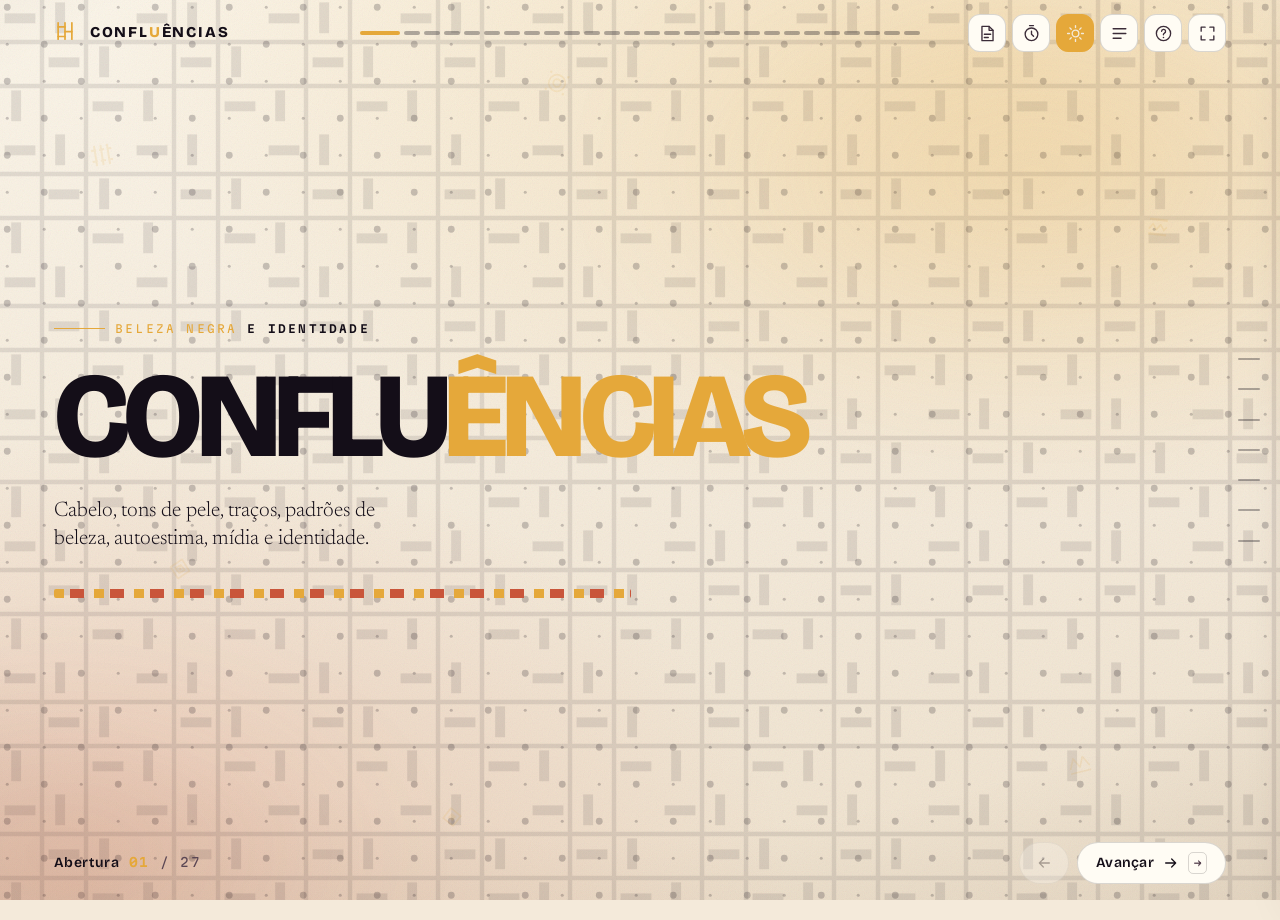
==== commit dea3b4b4: "Ultima atualização index.html" ====
--- a/index.html
+++ b/index.html
@@ -78,7 +78,7 @@
     <!-- 01 CAPA -->
     <section class="slide" id="capa" data-chapter="capa" data-chapter-name="Abertura" data-title="Confluências" data-cloth="kente" data-note="<p>Olá a todos. Este trabalho junta sete pesquisas sobre beleza negra e identidade. O padrão de beleza afeta como a pessoa se enxerga, e é por aí que vamos começar.</p>">
       <div class="slide__in">
-        <div class="l-cover">
+        <div class="l-cover l-cover--limpa">
           <div class="l-cover__top" data-anim>
             <span class="kick">Beleza negra <b>e identidade</b></span>
             <h1 class="l-cover__wm"><span class="maskline"><span>CONFLU<span class="l2">ÊNCIAS</span></span></span></h1>
@@ -86,12 +86,6 @@
           <div class="l-cover__t" data-anim>
             <p class="l-cover__sub">Cabelo, tons de pele, traços, padrões de beleza, autoestima, mídia e identidade.</p>
             <div class="stripe fade"></div>
-          </div>
-          <div class="l-cover__cast" data-anim>
-            <div class="char char--float char--a1" data-char data-skin="5" data-hair="coils" data-outfit="dress" data-c1="#C9553A" data-pose="wave" data-mood="cheer" data-acc="hoops" data-name="Mulher de cocos" data-tilt="-3deg" data-lag="0s"></div>
-            <div class="char char--float char--a2" data-char data-skin="6" data-hair="crop" data-outfit="shirt" data-c1="#12766B" data-build="m" data-beard="stubble" data-pose="down" data-mood="smile" data-acc="studs" data-name="Homem de cabelo curto" data-tilt="2deg" data-lag="-.7s"></div>
-            <div class="char char--float char--a3" data-char data-skin="2" data-hair="straight" data-outfit="tunic" data-c1="#B0722C" data-build="m" data-beard="full" data-pose="talk" data-mood="smile" data-acc="studs" data-name="Homem ind&#237;gena" data-tilt="-1deg" data-lag="-1.4s"></div>
-            <div class="char char--float char--a4" data-char data-skin="1" data-hair="puffs" data-outfit="dress" data-c1="#5A6BE0" data-pose="talk" data-mood="wink" data-acc="necklace" data-name="Mulher de puffs" data-tilt="3deg" data-lag="-.3s"></div>
           </div>
         </div>
       </div>
@@ -120,15 +114,12 @@
     <!-- ============ 01 CABELOS, TRAÇOS E IDENTIDADE ============ -->
     <section class="slide" id="a1-abertura" data-chapter="a1" data-chapter-name="Cabelos e traços" data-title="Cabelos, traços físicos e identidade" data-cloth="braid" data-note="<p>Primeiro assunto: cabelo. Em várias sociedades africanas o cabelo era o ponto mais alto do corpo, a ligação entre o material e o espiritual. Penteado também mostrava estado civil, riqueza e linhagem.</p>">
       <div class="slide__in">
-        <div class="l-chap">
+        <div class="l-chap l-chap--limpa">
           <div class="l-chap__t" data-anim>
             <div class="l-chap__id"><span class="l-chap__nn">01</span><span class="l-chap__sc">cabelos · traços · identidade</span><span class="l-chap__sig"><span class="motif" data-motif="kente"></span></span></div>
             <h2 class="t-xl"><span class="maskline"><span>O cabelo não é</span></span><span class="maskline"><span class="em">só cabelo.</span></span></h2>
             <p class="lede">Em várias sociedades africanas o cabelo era tratado como a parte mais alta do corpo. Ele ligava o mundo material ao espiritual. Penteados e metais mostravam <strong>estado civil, riqueza e linhagem</strong>.</p>
           </div>
-          <div class="l-chap__art" data-anim>
-            <div class="char char--float char--a5" data-char data-skin="4" data-hair="wavy" data-haircolor="silver" data-outfit="tunic" data-c1="#1E9E8C" data-pose="talk" data-mood="cheer" data-acc="hoops" data-name="Mulher de cabelo ondulado" data-tilt="-2deg"></div>
-              </div>
         </div>
       </div>
     </section>
@@ -139,28 +130,74 @@
           <span class="kick">01 · cabelo <b>variedade</b></span>
           <h2 class="t-md"><span class="maskline"><span>Não existe um <em>só</em> cabelo negro.</span></span></h2>
         </div>
-        <div class="l-gal l-gal--3" data-anim>
-          <article class="l-gal__c l-gal__c--up"><span class="l-gal__ic l-gal__ic--face" data-hairswatch="coils" data-swatchskin="2"></span><span class="l-gal__k">textura</span><h4 class="l-gal__t">Crespo</h4><p class="l-gal__d">Padrão fechado do fio. Foi tratado por muito tempo como algo a esconder.</p></article>
-          <article class="l-gal__c"><span class="l-gal__ic l-gal__ic--face" data-hairswatch="curls" data-swatchskin="4"></span><span class="l-gal__k">textura</span><h4 class="l-gal__t">Cacheado</h4><p class="l-gal__d">Cachos abertos, com volume e definição. Ganhou força na transição capilar.</p></article>
-          <article class="l-gal__c"><span class="l-gal__ic l-gal__ic--face" data-hairswatch="wavy" data-swatchcolor="auburn" data-swatchskin="3"></span><span class="l-gal__k">textura</span><h4 class="l-gal__t">Ondulado</h4><p class="l-gal__d">Ondas suaves. Nem toda pessoa negra tem o mesmo fio.</p></article>
-          <article class="l-gal__c l-gal__c--up"><span class="l-gal__ic l-gal__ic--face" data-hairswatch="braids" data-swatchskin="5"></span><span class="l-gal__k">forma</span><h4 class="l-gal__t">Tranças</h4><p class="l-gal__d">Nagô, box e as de hoje. No passado, ajudaram a marcar rotas de fuga.</p></article>
-          <article class="l-gal__c"><span class="l-gal__ic l-gal__ic--face" data-hairswatch="coils" data-swatchcolor="auburn" data-swatchskin="1"></span><span class="l-gal__k">manifesto</span><h4 class="l-gal__t">Black Power</h4><p class="l-gal__d">Nos anos 60 e 70, deixar o crespo crescer foi uma recusa da assimilação.</p></article>
-          <article class="l-gal__c"><span class="l-gal__ic l-gal__ic--face" data-hairswatch="locs" data-swatchskin="6"></span><span class="l-gal__k">forma</span><h4 class="l-gal__t">Locs e dreads</h4><p class="l-gal__d">Cada loc carrega história, tempo e memória.</p></article>
-        </div>
+        <div class="l-gal l-gal--fotos" data-anim>
+          <article class="l-gal__c">
+            <img class="l-gal__ph" src="assets/img/crespo.jpg" alt="Recorte bem de perto de fios crespos, com o padrão fechado e denso do fio." decoding="async">
+            <div class="l-gal__b">
+              <span class="l-gal__k">textura</span>
+              <h4 class="l-gal__t">Crespo</h4>
+              <p class="l-gal__d">Padrão fechado do fio. Foi tratado por muito tempo como algo a esconder.</p>
+              <span class="l-gal__src">Anna Reg · CC BY-SA 3.0</span>
+            </div>
+          </article>
+          <article class="l-gal__c">
+            <img class="l-gal__ph" src="assets/img/cacheado.jpg" alt="Mulher sorrindo, com cachos abertos e definidos e volume na cabeça." decoding="async">
+            <div class="l-gal__b">
+              <span class="l-gal__k">textura</span>
+              <h4 class="l-gal__t">Cacheado</h4>
+              <p class="l-gal__d">Cachos abertos, com volume e definição. Ganhou força na transição capilar.</p>
+              <span class="l-gal__src">@photosbyphab · CC0</span>
+            </div>
+          </article>
+          <article class="l-gal__c">
+            <img class="l-gal__ph" src="assets/img/ondulado.jpg" alt="Retrato de estúdio de 1948, na Venezuela: uma mulher com ondas suaves nos ombros e brincos pendurados." decoding="async">
+            <div class="l-gal__b">
+              <span class="l-gal__k">textura</span>
+              <h4 class="l-gal__t">Ondulado</h4>
+              <p class="l-gal__d">Ondas suaves. A textura muda de pessoa para pessoa, e nenhuma delas é a “certa”.</p>
+              <span class="l-gal__src">Justino Rodriguez · Venezuela, 1948 · CC0</span>
+            </div>
+          </article>
+          <article class="l-gal__c">
+            <img class="l-gal__ph" src="assets/img/trancas.jpg" alt="Perfil de uma pessoa com tranças Nagô rente ao couro cabeludo." decoding="async">
+            <div class="l-gal__b">
+              <span class="l-gal__k">forma</span>
+              <h4 class="l-gal__t">Tranças</h4>
+              <p class="l-gal__d">Nagô, box e as de hoje. No passado, ajudaram a marcar rotas de fuga.</p>
+              <span class="l-gal__src">@photosbyphab · CC0</span>
+            </div>
+          </article>
+          <article class="l-gal__c">
+            <img class="l-gal__ph" style="object-position:center 18%" src="assets/img/blackpower.jpg" alt="Elza Soares cantando ao microfone, com o cabelo natural solto, no II Encontro Afro-Latino na Bahia, em 2010." decoding="async">
+            <div class="l-gal__b">
+              <span class="l-gal__k">manifesto</span>
+              <h4 class="l-gal__t">Black Power</h4>
+              <p class="l-gal__d">Deixar o crespo natural foi recusa da assimilação. Elza Soares atravessou décadas sem alisar.</p>
+              <span class="l-gal__src">Elza Soares, 2010 · CC BY 2.0</span>
+            </div>
+          </article>
+          <article class="l-gal__c">
+            <img class="l-gal__ph" src="assets/img/locs.jpg" alt="Retrato de um homem com dreads curtos, ao pôr do sol." decoding="async">
+            <div class="l-gal__b">
+              <span class="l-gal__k">forma</span>
+              <h4 class="l-gal__t">Locs e dreads</h4>
+              <p class="l-gal__d">Cada loc carrega história, tempo e memória.</p>
+              <span class="l-gal__src">Ramakazi · CC0</span>
+            </div>
+          </article>
+        </div>
+        <p class="l-note" data-anim>Fotos do Wikimedia Commons, com autorização dos autores. Licenças completas na cena de <em>créditos das fotos</em>.</p>
       </div>
     </section>
 
     <section class="slide" id="a1-escolha" data-chapter="a1" data-chapter-name="Cabelos e traços" data-title="Alisar não é o mesmo que se esconder" data-cloth="arch" data-note="<p>Alisar, trançar, usar dreads ou deixar natural, tudo isso é escolha. Nenhuma dessas escolhas deveria ser julgada. O que pesa é quando alguém se sente obrigado a mudar, porque aprendeu que o natural era inferior.</p>">
-      <div class="slide__in l-2col" style="align-items:center">
+      <div class="slide__in l-stack l-stack--centro" style="max-width:62rem;margin-inline:auto">
         <div class="l-stack" data-anim>
           <span class="kick">01 · cabelo <b>escolha</b></span>
           <p class="l-line l-line--mid">Alisar, trançar, usar dreads, pôr extensão ou deixar natural: <em>tudo é escolha</em>.</p>
           <p class="l-line l-line--mid">O problema começa quando alguém esconde o que é natural, porque <em>aprendeu que o seu seria inferior</em>.</p>
           <p class="l-line l-line--mid">Por isso não existe um jeito certo de usar o cabelo negro: <em>a escolha é de cada um</em>.</p>
           <div class="l-chap__d"><span class="chip chip--a">alisar</span><span class="chip">trançar</span><span class="chip">dreads</span><span class="chip">extensão</span><span class="chip">natural</span></div>
-        </div>
-        <div class="l-chap__art" data-anim>
-          <div class="char char--float char--a6" data-char data-skin="5" data-hair="locs" data-haircolor="brown" data-outfit="shirt" data-c1="#E5A83A" data-build="m" data-beard="full" data-pose="down" data-mood="think" data-acc="studs" data-name="Homem de locs" data-tilt="2deg"></div>
         </div>
       </div>
     </section>
@@ -186,15 +223,12 @@
     <!-- ============ 02 TONS DE PELE ============ -->
     <section class="slide" id="a2-abertura" data-chapter="a2" data-chapter-name="Tons de pele" data-title="Tons de pele e representatividade" data-cloth="dots" data-note="<p>Segundo assunto: tons de pele. A pele negra tem muitos tons, das mais claras até as mais escuras. No Brasil essa amplitude é ainda maior, porque a população se formou de origens muito diferentes.</p>">
       <div class="slide__in">
-        <div class="l-chap">
+        <div class="l-chap l-chap--limpa">
           <div class="l-chap__t" data-anim>
             <div class="l-chap__id"><span class="l-chap__nn">02</span><span class="l-chap__sc">tons de pele · representatividade</span><span class="l-chap__sig"><span class="motif" data-motif="bogolan"></span></span></div>
             <h2 class="t-xl"><span class="maskline"><span>Tons de</span></span><span class="maskline"><span class="em">pele.</span></span></h2>
             <p class="lede">A pele negra tem <strong>muitos tons</strong>, das mais claras até as mais escuras. Os tons se classificam como frios, quentes ou neutros, que é vocabulário de maquiagem e não de hierarquia.</p>
           </div>
-          <div class="l-chap__art" data-anim>
-            <div class="char char--float char--a7" data-char data-skin="6" data-hair="curls" data-outfit="dress" data-c1="#C9553A" data-pose="open" data-mood="wink" data-acc="earrings" data-name="Mulher de cachos" data-tilt="2deg"></div>
-              </div>
         </div>
       </div>
     </section>
@@ -325,15 +359,12 @@
     <!-- ============ 03 AUTOESTIMA ============ -->
     <section class="slide" id="a3-abertura" data-chapter="a3" data-chapter-name="Autoestima" data-title="Autoestima e a própria aparência" data-cloth="braid" data-note="<p>Terceiro assunto: autoestima, que é como a pessoa se percebe e se valoriza. A aparência entra nessa construção pela família, pela escola e pela mídia. Para a população negra esse tema tem um peso histórico maior.</p>">
       <div class="slide__in">
-        <div class="l-chap">
+        <div class="l-chap l-chap--limpa">
           <div class="l-chap__t" data-anim>
             <div class="l-chap__id"><span class="l-chap__nn">03</span><span class="l-chap__sc">autoestima · a própria aparência</span><span class="l-chap__sig"><span class="motif" data-motif="adire"></span></span></div>
             <h2 class="t-xl"><span class="maskline"><span>Autoestima</span></span><span class="maskline"><span class="em">e espelho.</span></span></h2>
             <p class="lede">Autoestima é como a pessoa <strong>se percebe e se valoriza</strong>. A aparência entra nessa conversa pela família, pela escola, pela mídia e pelos padrões da sociedade.</p>
           </div>
-          <div class="l-chap__art" data-anim>
-            <div class="char char--float char--a8" data-char data-skin="1" data-hair="braids" data-outfit="dress" data-c1="#D2477F" data-pose="hip" data-mood="wink" data-acc="necklace" data-name="Mulher de trancas" data-tilt="2deg"></div>
-              </div>
         </div>
       </div>
     </section>
@@ -366,16 +397,12 @@
           <span class="kick">03 · autoimagem <b>Fanon</b></span>
           <p class="l-quote__q">Uma sociedade branca ensina quem é o <em>belo</em>.</p>
           <div class="l-quote__c">
-            <div class="char char--float char--a1" data-char data-skin="5" data-hair="headwrap" data-wrap="#C9553A" data-outfit="shirt" data-c1="#E5A83A" data-build="m" data-beard="stubble" data-pose="point" data-mood="think" data-acc="studs" data-name="Homem de turbante" data-tilt="2deg"></div>
             <div class="l-quote__b"><strong>Frantz Fanon</strong><span>Pele Negra, Máscaras Brancas · 1952</span></div>
           </div>
         </div>
         <div class="l-stack" data-anim>
           <p class="l-line l-line--big">Quem cresce sem se ver representado compara-se de um jeito diferente, e menos favorável a si mesmo.</p>
           <p class="l-line l-line--big">Ver gente negra em destaque muda o que a gente acha possível. <em>Não resolve tudo, mas abre espaço.</em></p>
-          <div class="l-chap__art" style="place-items:end center">
-            <div class="char char--float char--a2 char--sm" data-char data-skin="3" data-hair="coils" data-haircolor="brown" data-outfit="tunic" data-c1="#3FA86B" data-pose="down" data-mood="smile" data-acc="hoops" data-name="Mulher de cocos" data-tilt="-2deg"></div>
-          </div>
         </div>
       </div>
     </section>
@@ -383,16 +410,13 @@
     <!-- ============ 04 PADRÕES AO LONGO DO TEMPO ============ -->
     <section class="slide" id="a4-abertura" data-chapter="a4" data-chapter-name="Padrões" data-title="Padrões de beleza ao longo do tempo" data-cloth="chevron" data-note="<p>Quarto assunto: padrões de beleza. Eles não são naturais nem universais, cada sociedade constrói o seu, sob influência da cultura, da mídia e do poder. O que foi construído também pode ser desfeito.</p>">
       <div class="slide__in">
-        <div class="l-chap">
+        <div class="l-chap l-chap--limpa">
           <div class="l-chap__t" data-anim>
             <div class="l-chap__id"><span class="l-chap__nn">04</span><span class="l-chap__sc">padrões de beleza · ao longo do tempo</span><span class="l-chap__sig"><span class="motif" data-motif="kuba"></span></span></div>
             <h2 class="t-xl"><span class="maskline"><span>Padrões de</span></span><span class="maskline"><span class="em">beleza.</span></span></h2>
             <p class="lede">Não são naturais nem universais. São <strong>construídos pelas sociedades</strong>, sob influência da cultura, da mídia, da economia e das relações de poder. O que foi construído pode ser desfeito.</p>
             <div class="l-chap__d"><span class="chip chip--a">pele clara</span><span class="chip">cabelo liso</span><span class="chip">nariz mais fino</span><span class="chip">formatos de rosto</span></div>
           </div>
-          <div class="l-chap__art" data-anim>
-            <div class="char char--float char--a3" data-char data-skin="2" data-hair="wavy" data-haircolor="auburn" data-outfit="shirt" data-c1="#1E9E8C" data-build="m" data-beard="stubble" data-pose="point" data-mood="cheer" data-acc="studs" data-name="Homem de cabelo ondulado" data-tilt="-2deg"></div>
-              </div>
         </div>
       </div>
     </section>
@@ -416,15 +440,12 @@
     <!-- ============ 05 MÍDIA ============ -->
     <section class="slide" id="a5-abertura" data-chapter="a5" data-chapter-name="Mídia" data-title="Influência da mídia nos padrões de beleza" data-cloth="braid" data-note="<p>Quinto assunto: a mídia. TV, publicidade e redes mostram um corpo que quase ninguém tem e ainda tratam ele como normal. A comparação com uma vida editada acontece todo dia e é injusta.</p>">
       <div class="slide__in">
-        <div class="l-chap">
+        <div class="l-chap l-chap--limpa">
           <div class="l-chap__t" data-anim>
             <div class="l-chap__id"><span class="l-chap__nn">05</span><span class="l-chap__sc">influência da mídia</span><span class="l-chap__sig"><span class="motif" data-motif="ndop"></span></span></div>
             <h2 class="t-xl"><span class="maskline"><span>A mídia e</span></span><span class="maskline"><span class="em">o padrão.</span></span></h2>
             <p class="lede">A mídia, a TV e a publicidade mostram um corpo “perfeito” que quase ninguém tem. Comparar a própria rotina com uma vida editada é <strong>injusto</strong> e acontece todo dia.</p>
           </div>
-          <div class="l-chap__art" data-anim>
-            <div class="char char--float char--a4" data-char data-skin="4" data-hair="boxer" data-outfit="dress" data-c1="#6C7BF0" data-pose="wave" data-mood="wink" data-acc="hoops" data-name="Mulher de boxer" data-tilt="-2deg"></div>
-              </div>
         </div>
       </div>
     </section>
@@ -480,15 +501,12 @@
     <!-- ============ 06 PRECONCEITO ============ -->
     <section class="slide" id="a6-abertura" data-chapter="a6" data-chapter-name="Preconceito" data-title="Preconceito relacionado à aparência" data-cloth="dots" data-note="<p>Sexto assunto: discriminação estética, o preconceito ligado à aparência. É julgar ou excluir quem não segue o padrão de beleza da sociedade. Em países que foram colônias, o padrão era pele clara, cabelo liso e nariz fino, e o preço cai na autoestima.</p>">
       <div class="slide__in">
-        <div class="l-chap">
+        <div class="l-chap l-chap--limpa">
           <div class="l-chap__t" data-anim>
             <div class="l-chap__id"><span class="l-chap__nn">06</span><span class="l-chap__sc">preconceito relacionado à aparência</span><span class="l-chap__sig"><span class="motif" data-motif="aso"></span></span></div>
             <h2 class="t-xl"><span class="maskline"><span>Discriminação</span></span><span class="maskline"><span class="em">estética.</span></span></h2>
             <p class="lede">Julgar ou excluir alguém por não seguir o padrão de beleza da sociedade. O peso maior recai sobre quem está fora do padrão, e o dano é na <strong>autoestima, não só na imagem</strong>.</p>
           </div>
-          <div class="l-chap__art" data-anim>
-            <div class="char char--float char--a5" data-char data-skin="6" data-hair="buzz" data-outfit="shirt" data-c1="#A960C9" data-build="m" data-beard="stubble" data-pose="talk" data-mood="cheer" data-acc="studs" data-name="Homem de cabelo raspado" data-tilt="-2deg"></div>
-              </div>
         </div>
       </div>
     </section>
@@ -523,15 +541,12 @@
     <!-- ============ 07 IDENTIDADE ============ -->
     <section class="slide" id="a7-abertura" data-chapter="a7" data-chapter-name="Identidade" data-title="Valorização da identidade e da diversidade" data-cloth="kente" data-note="<p>Sétimo assunto: identidade e diversidade. Identidade é feita de história, cultura, aparência, família e experiência, e valorizar é reconhecer isso com respeito. Ser diferente não deveria significar ter menos espaço.</p>">
       <div class="slide__in">
-        <div class="l-chap">
+        <div class="l-chap l-chap--limpa">
           <div class="l-chap__t" data-anim>
             <div class="l-chap__id"><span class="l-chap__nn">07</span><span class="l-chap__sc">identidade · diversidade</span><span class="l-chap__sig"><span class="motif" data-motif="comb"></span></span></div>
             <h2 class="t-xl"><span class="maskline"><span>Identidade</span></span><span class="maskline"><span class="em">e diversidade.</span></span></h2>
             <p class="lede">Uma sociedade não é feita de pessoas iguais. <strong>Ser diferente não deveria significar ter menos espaço</strong>. E a diversidade só vale quando existe respeito.</p>
           </div>
-          <div class="l-chap__art" data-anim>
-            <div class="char char--float char--a6" data-char data-skin="2" data-hair="braids" data-haircolor="auburn" data-outfit="dress" data-c1="#3FA86B" data-pose="down" data-mood="cheer" data-acc="earrings" data-name="Mulher de trancas" data-tilt="2deg"></div>
-              </div>
         </div>
       </div>
     </section>
@@ -578,12 +593,6 @@
         <span class="l-end-clean__a" data-anim>Confluências</span>
         <h2 class="l-end-clean__t" data-anim>Obrigado<span>.</span></h2>
         <p class="l-end-clean__s" data-anim>Beleza não deveria ter uma única cor.</p>
-        <div class="l-end-clean__cast" data-anim>
-          <div class="char char--float char--a7" data-char data-skin="6" data-hair="locs" data-haircolor="silver" data-outfit="shirt" data-c1="#3FA86B" data-build="m" data-beard="stubble" data-pose="open" data-mood="cheer" data-acc="studs" data-name="Homem de locs" data-tilt="-2deg" data-lag="-.2s"></div>
-          <div class="char char--float char--a8" data-char data-skin="4" data-hair="coils" data-haircolor="brown" data-outfit="dress" data-c1="#E5A83A" data-pose="wave" data-mood="smile" data-acc="hoops" data-name="Mulher de cocos" data-tilt="2deg" data-lag="-.9s"></div>
-          <div class="char char--float char--a1" data-char data-skin="3" data-hair="buzz" data-outfit="shirt" data-c1="#1E9E8C" data-build="m" data-beard="stubble" data-pose="down" data-mood="wink" data-acc="studs" data-name="Homem de cabelo raspado" data-tilt="-1deg" data-lag="-1.6s"></div>
-          <div class="char char--float char--a2" data-char data-skin="5" data-hair="headwrap" data-wrap="#D2477F" data-outfit="dress" data-c1="#C9553A" data-pose="hip" data-mood="cheer" data-acc="glasses" data-name="Mulher de turbante" data-tilt="2deg" data-lag="-.5s"></div>
-        </div>
         
       </div>
     </section>
@@ -611,12 +620,58 @@
       </div>
     </section>
 
+    <!-- ============ CRÉDITOS DAS FOTOS ============ -->
+    <section class="slide" id="creditos" data-chapter="fontes" data-chapter-name="Créditos" data-title="Créditos das fotos" data-cloth="dots" data-note="<p>Esta é a cena de licença. As seis fotografias da galeria capilar estão no Wikimedia Commons e cada uma foi publicada com uma licença diferente. A da foto de crespo exige citar o nome da autora e passar adiante a mesma licença, por isso o nome dela aparece em destaque. As demais são de domínio público ou CC0, que é o mais simples de usar. Guardem esta cena caso alguém pergunte de onde veio a imagem.</p>">
+      <div class="slide__in l-stack">
+        <div class="l-head" data-anim>
+          <span class="kick">Créditos <b>das fotos</b></span>
+          <h2 class="t-md"><span class="maskline"><span>De onde vieram as <em>seis imagens</em>.</span></span></h2>
+        </div>
+        <div class="creditos" data-anim>
+          <a class="creditos__i" href="https://commons.wikimedia.org/wiki/File:Afro-textured_hair_close-up.jpg" target="_blank" rel="noopener noreferrer">
+            <span class="creditos__k">crespo</span>
+            <span class="creditos__a">Anna Reg</span>
+            <span class="creditos__l">CC BY-SA 3.0</span>
+          </a>
+          <a class="creditos__i" href="https://commons.wikimedia.org/wiki/File:Natural_hair.jpg" target="_blank" rel="noopener noreferrer">
+            <span class="creditos__k">cacheado</span>
+            <span class="creditos__a">@photosbyphab</span>
+            <span class="creditos__l">CC0 · domínio público</span>
+          </a>
+          <a class="creditos__i" href="https://commons.wikimedia.org/wiki/File:Studio_portrait_of_a_young_Venezuelan_woman_with_wavy_hair_and_dangling_earrings_in_1948.jpg" target="_blank" rel="noopener noreferrer">
+            <span class="creditos__k">ondulado · Venezuela, 1948</span>
+            <span class="creditos__a">Justino Rodriguez</span>
+            <span class="creditos__l">CC0 · domínio público</span>
+          </a>
+          <a class="creditos__i" href="https://commons.wikimedia.org/wiki/File:Cornrows.jpg" target="_blank" rel="noopener noreferrer">
+            <span class="creditos__k">tranças</span>
+            <span class="creditos__a">@photosbyphab</span>
+            <span class="creditos__l">CC0 · domínio público</span>
+          </a>
+          <a class="creditos__i" href="https://commons.wikimedia.org/wiki/File:Elza_Soares.jpg" target="_blank" rel="noopener noreferrer">
+            <span class="creditos__k">black power · Bahia, 2010</span>
+            <span class="creditos__a">Elza Soares · Ministério da Cultura</span>
+            <span class="creditos__l">CC BY 2.0</span>
+          </a>
+          <a class="creditos__i" href="https://commons.wikimedia.org/wiki/File:Man_with_Dreadlocks.jpg" target="_blank" rel="noopener noreferrer">
+            <span class="creditos__k">locs</span>
+            <span class="creditos__a">Ramakazi</span>
+            <span class="creditos__l">CC0 · domínio público</span>
+          </a>
+        </div>
+        <p class="l-note" data-anim>Todas as imagens vêm do Wikimedia Commons. Duas exigem crédito: <em>crespo</em> (CC BY-SA 3.0, de Anna Reg) e <em>black power</em> (CC BY 2.0, do Ministério da Cultura). As outras quatro são CC0 ou domínio público.</p>
+        <div class="l-cover__band" data-anim>
+          <button class="btn" id="volta-topo" type="button">Voltar ao início <svg><use href="#i-r"/></svg></button>
+        </div>
+      </div>
+    </section>
+
   </main>
 
   <footer class="bot">
     <div class="bot__id">
       <span class="bot__ch" id="chapname">Abertura</span>
-      <span class="bot__ct" id="count"><b>01</b> / 26</span>
+      <span class="bot__ct" id="count"><b>01</b> / 27</span>
     </div>
     <div class="nav">
       <button class="navb navb--p" id="prev" type="button" aria-label="Cena anterior"><svg><use href="#i-l"/></svg></button>
@@ -672,7 +727,7 @@
     <div class="notes__h">
       <span class="notes__t">Notas</span>
       <div style="display:flex;gap:6px;align-items:center">
-        <span class="meta" id="note-loc">01 / 26</span>
+        <span class="meta" id="note-loc">01 / 27</span>
         <button class="tbtn" id="notes-close" type="button" aria-label="Fechar notas"><svg><use href="#i-x"/></svg></button>
       </div>
     </div>
